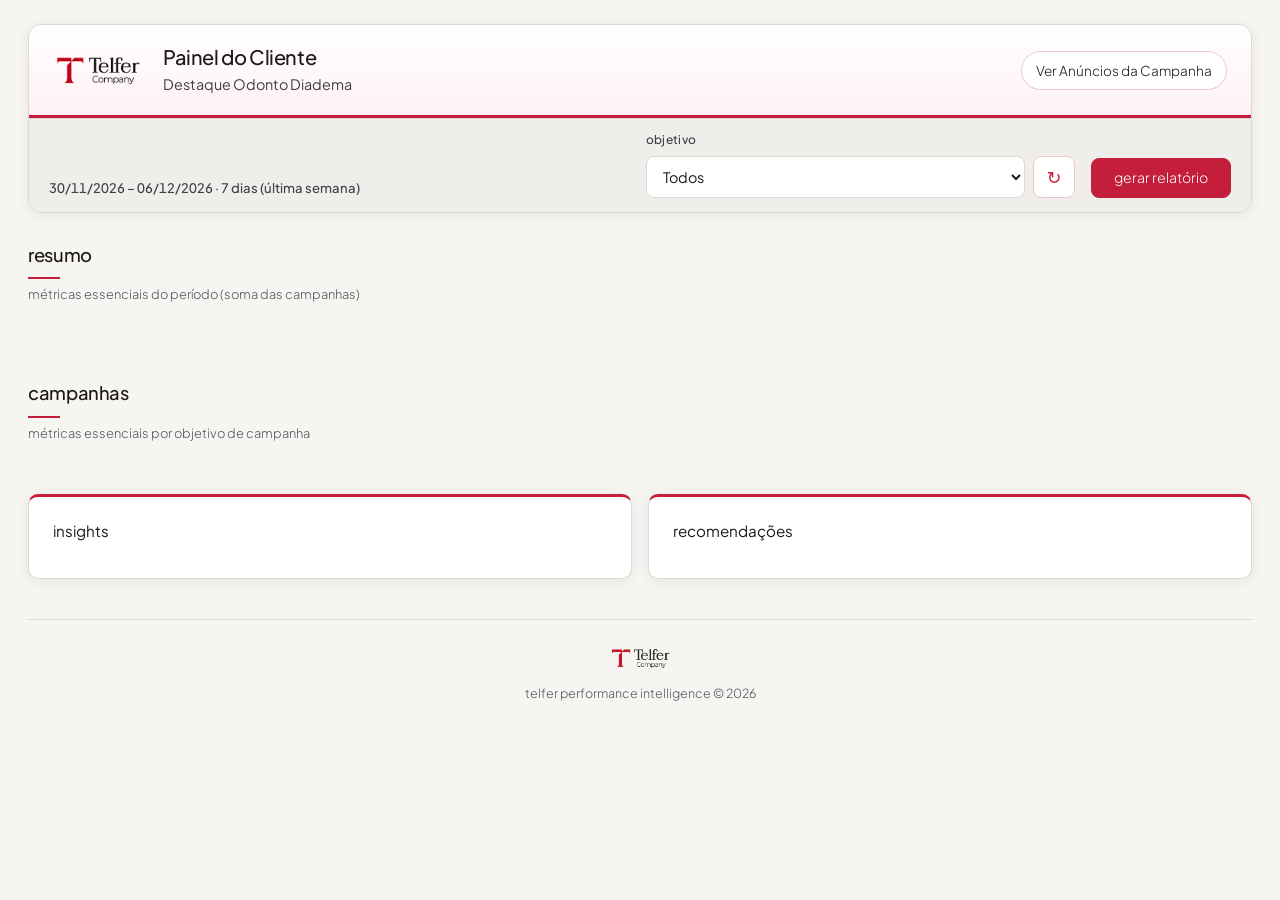
==== index.html @ d012a9a3 "ui: botao voltar ao ver ultimo relatorio salvo Substitui gerar relatorio por voltar enquanto o paine" ====
<!DOCTYPE html>
<html lang="pt-BR">
<head>
  <meta charset="UTF-8" />
  <meta name="viewport" content="width=device-width, initial-scale=1.0" />
  <title>Telfer performance intelligence</title>
  <link rel="icon" type="image/png" href="LOGO_V2-PRETOEVERMELHO.png" sizes="32x32" />
  <link rel="apple-touch-icon" href="LOGO_V2-PRETOEVERMELHO.png" />
  <meta name="theme-color" content="#c41e3a" />
  <link rel="stylesheet" href="css/telfer.css?v=5" />
</head>
<body>
  <div class="page">
    <header class="app-header">
      <div class="header-top">
        <div class="brand-lockup">
          <img
            class="logo-horizontal"
            src="logo - horizontal - vermelho e preto.png"
            alt="Telfer Company"
            width="260"
            height="44"
          />
          <div class="brand-copy">
            <h1>Painel do Cliente</h1>
            <p>Destaque Odonto Diadema</p>
          </div>
        </div>
        <div class="header-top-end">
          <a href="analise.html" class="link-nav link-pill">Ver Anúncios da Campanha</a>
        </div>
      </div>

      <div class="toolbar-compact">
        <div class="toolbar-row">
          <p id="periodoResumo" class="periodo-chip" aria-live="polite"></p>
          <div class="toolbar-fields">
            <label class="field field--grow">
              <span class="field-label">objetivo</span>
              <div class="field-inline">
                <select id="objetivoCampanha" class="select select--compact">
                  <option value="">Todos</option>
                </select>
                <button
                  type="button"
                  id="refreshObjetivosBtn"
                  class="btn btn-icon btn-icon--compact"
                  title="Buscar objetivos ativos na Meta"
                  aria-label="Atualizar objetivos na Meta"
                >
                  ↻
                </button>
              </div>
            </label>
          </div>
          <div class="toolbar-actions">
            <button
              type="button"
              id="verUltimoRelatorioBtn"
              class="btn btn-secondary btn--compact is-hidden"
            >
              ver último relatório
            </button>
            <button
              type="button"
              id="voltarPainelBtn"
              class="btn btn-secondary btn--compact is-hidden"
            >
              voltar
            </button>
            <button type="button" id="generateBtn" class="btn btn-primary btn--compact">
              gerar relatório
            </button>
          </div>
        </div>
        <p id="loading" class="toolbar-feedback status-pill is-hidden" role="status">processando…</p>
        <div id="alertBanner" class="toolbar-feedback alert is-hidden" role="status"></div>
      </div>
    </header>

    <section class="section-block">
      <div class="section-head">
        <div>
          <h2 class="section-title">resumo</h2>
          <p class="section-sub">métricas essenciais do período (soma das campanhas)</p>
        </div>
        <!-- <span class="scroll-hint" aria-hidden="true">arraste →</span> -->
      </div>
      <div class="kpis-scroll" tabindex="0" aria-label="Métricas resumo — role para o lado">
        <div class="kpis-track" id="kpisGrid"></div>
      </div>
    </section>

    <section class="section-block">
      <div class="section-head">
        <div>
          <h2 class="section-title">campanhas</h2>
          <p class="section-sub">métricas essenciais por objetivo de campanha</p>
        </div>
      </div>
      <div id="campanhasContainer" class="campanhas-list"></div>
    </section>

    <section class="section-block">
      <div class="insights">
        <div class="insight-card">
          <h2 class="insight-title">insights</h2>
          <ul id="insightsList"></ul>
        </div>
        <div class="insight-card">
          <h2 class="insight-title">recomendações</h2>
          <ul id="recommendationsList"></ul>
        </div>
      </div>
    </section>

    <footer class="footer">
      <img
        class="logo-horizontal footer-logo"
        src="logo - horizontal - vermelho e preto.png"
        alt="Telfer Company"
        width="180"
        height="28"
      />
      <span>telfer performance intelligence © 2026</span>
    </footer>
  </div>

  <script src="telfer-storage.js"></script>
  <script src="js/runtime-config.js"></script>
  <script src="js/telfer-metricas.js?v=3"></script>
  <script src="js/index.js?v=5"></script>
</body>
</html>
---- css/telfer.css ----
/* Telfer Performance Intelligence */

@import url('https://fonts.googleapis.com/css2?family=Plus+Jakarta+Sans:wght@400;500;600&display=swap');

:root {
  --bg: #f0eeeb;
  --bg-page: #f7f5f2;
  --bg-ink: #1c1917;
  --text: #1a1a1a;
  --text-mid: #3f3f46;
  --text-soft: #52525b;
  --text-on-red: #ffffff;
  --red: #c41e3a;
  --red-dark: #8b1530;
  --red-soft: #fff1f3;
  --red-border: #f0c4cc;
  --rose-panel: #fff8f9;
  --surface: #ffffff;
  --border: #ddd8d3;
  --shadow: 0 2px 14px rgba(28, 25, 23, 0.07);
  --shadow-red: 0 4px 22px rgba(196, 30, 58, 0.14);
  --radius: 10px;
  --radius-lg: 14px;
  --kpi-width: 188px;
  --max-width: 1280px;
}

*,
*::before,
*::after {
  margin: 0;
  padding: 0;
  box-sizing: border-box;
}

html {
  -webkit-text-size-adjust: 100%;
  scroll-behavior: smooth;
}

body {
  font-family: 'Plus Jakarta Sans', 'Segoe UI', system-ui, sans-serif;
  font-weight: 400;
  font-size: 16px;
  line-height: 1.55;
  background: var(--bg-page);
  color: var(--text);
  min-height: 100vh;
  -webkit-font-smoothing: antialiased;
  -moz-osx-font-smoothing: grayscale;
}

img {
  max-width: 100%;
  height: auto;
  display: block;
}

a {
  color: var(--text);
  font-weight: 300;
}

.page {
  max-width: var(--max-width);
  margin: 0 auto;
  padding: 24px 28px 48px;
}

/* —— Header —— */

.app-header {
  background: var(--surface);
  border: 1px solid var(--border);
  border-radius: var(--radius-lg);
  box-shadow: var(--shadow);
  margin-bottom: 28px;
  overflow: hidden;
}

.header-top {
  display: flex;
  align-items: center;
  justify-content: space-between;
  gap: 20px;
  padding: 20px 24px;
  border-bottom: 3px solid var(--red);
  background: linear-gradient(180deg, var(--surface) 0%, var(--red-soft) 100%);
}

.brand-lockup {
  display: flex;
  align-items: center;
  gap: 20px;
  min-width: 0;
}

.logo-horizontal {
  height: 40px;
  width: auto;
  flex-shrink: 0;
  object-fit: contain;
}

.brand-copy h1 {
  font-size: 1.25rem;
  font-weight: 500;
  letter-spacing: -0.02em;
  line-height: 1.2;
  color: var(--bg-ink);
}

.brand-copy p {
  margin-top: 4px;
  font-size: 0.9rem;
  color: var(--text-mid);
  font-weight: 400;
}

.header-top-end {
  display: flex;
  flex-direction: column;
  align-items: flex-end;
  gap: 10px;
  flex-shrink: 0;
}

.report-date {
  font-size: 0.8rem;
  color: var(--text-soft);
  font-weight: 300;
  font-variant-numeric: tabular-nums;
}

.report-date:empty {
  display: none;
}

.link-nav {
  text-decoration: none;
  font-size: 0.85rem;
  font-weight: 300;
}

.link-nav:hover {
  color: var(--red);
}

.link-pill {
  padding: 8px 14px;
  border: 1px solid var(--red-border);
  border-radius: 999px;
  background: var(--surface);
  transition: background 0.2s, border-color 0.2s;
}

.link-pill:hover {
  background: var(--red-soft);
  border-color: var(--red);
}

/* Barra compacta (período fixo 7 dias) */

.toolbar-compact {
  display: flex;
  flex-direction: column;
  gap: 10px;
  padding: 12px 20px 14px;
  background: var(--bg);
  border-top: 1px solid var(--border);
}

.toolbar-row {
  display: flex;
  flex-wrap: wrap;
  align-items: flex-end;
  gap: 12px 16px;
  width: 100%;
}

.periodo-chip {
  font-size: 0.82rem;
  color: var(--text-mid);
  font-weight: 500;
  font-variant-numeric: tabular-nums;
  margin: 0;
  flex: 1 1 100%;
  min-width: 0;
}

@media (min-width: 720px) {
  .periodo-chip {
    flex: 1 1 280px;
    margin-right: 8px;
  }
}

.toolbar-fields {
  display: flex;
  flex-wrap: wrap;
  align-items: flex-end;
  gap: 10px 12px;
  flex: 1 1 auto;
  min-width: 0;
}

.toolbar-actions {
  display: flex;
  flex-wrap: wrap;
  align-items: flex-end;
  gap: 8px;
}

.toolbar-feedback {
  width: 100%;
  margin: 0;
}

.toolbar-feedback.is-hidden {
  display: none !important;
}

.toolbar-meta {
  width: 100%;
  margin: 0;
  font-size: 0.72rem;
  color: var(--text-soft);
  line-height: 1.35;
}

.toolbar-meta:empty {
  display: none;
}

.field--compact {
  min-width: 118px;
}

.field--grow {
  flex: 1 1 180px;
  min-width: 140px;
}

.input--compact,
.select--compact {
  padding: 7px 10px;
  font-size: 0.85rem;
}

.btn--compact {
  padding: 7px 16px;
  font-size: 0.85rem;
  line-height: 1.25;
  min-height: 34px;
  box-sizing: border-box;
}

.btn-icon--compact {
  padding: 7px 10px;
  min-width: 36px;
  min-height: 34px;
  box-sizing: border-box;
}

.meta--inline {
  display: inline;
  margin-right: 12px;
}

.meta--inline:empty {
  display: none;
}

/* Painel de controles (legado) */

.control-panel {
  padding: 20px 24px 18px;
  background: var(--bg);
}

.control-grid {
  display: grid;
  grid-template-columns: 140px 140px 1fr;
  gap: 16px 20px;
  align-items: end;
}

.field {
  display: flex;
  flex-direction: column;
  gap: 6px;
  min-width: 0;
}

.field-span-2 {
  grid-column: span 1;
}

.field-label {
  font-size: 0.75rem;
  letter-spacing: 0.03em;
  color: var(--text-mid);
  font-weight: 500;
}

.field-inline {
  display: flex;
  gap: 8px;
  align-items: stretch;
}

.input,
.select {
  width: 100%;
  background: var(--surface);
  color: var(--bg-ink);
  border: 1px solid var(--border);
  border-radius: 8px;
  padding: 10px 12px;
  font-size: 0.9rem;
  font-weight: 400;
  font-family: inherit;
}

.select {
  flex: 1;
  min-width: 0;
}

.input:focus,
.select:focus,
.btn:focus-visible {
  outline: 2px solid var(--red);
  outline-offset: 1px;
}

.control-actions {
  display: flex;
  flex-wrap: wrap;
  align-items: center;
  gap: 10px;
  margin-top: 16px;
  padding-top: 16px;
  border-top: 1px solid var(--border);
}

.control-hint {
  margin-top: 10px;
  font-size: 0.75rem;
  color: var(--text-soft);
  line-height: 1.4;
  min-height: 1em;
}

.control-hint:empty {
  display: none;
}

/* Botões */

.btn {
  border: 1px solid transparent;
  padding: 10px 22px;
  border-radius: 8px;
  font-size: 0.88rem;
  font-weight: 300;
  font-family: inherit;
  cursor: pointer;
  transition: background 0.2s, border-color 0.2s, transform 0.15s;
  white-space: nowrap;
}

.btn:active:not(:disabled) {
  transform: scale(0.98);
}

.btn:disabled {
  opacity: 0.45;
  cursor: not-allowed;
}

.btn-primary {
  background: var(--red);
  color: var(--text-on-red);
  border-color: var(--red);
}

.btn-primary:hover:not(:disabled) {
  background: var(--red-dark);
  border-color: var(--red-dark);
}

.btn-secondary {
  background: var(--surface);
  color: var(--text);
  border-color: var(--border);
}

.btn-secondary:hover:not(:disabled) {
  border-color: var(--red);
  color: var(--red);
}

.btn-icon {
  flex-shrink: 0;
  width: 42px;
  padding: 0;
  display: inline-flex;
  align-items: center;
  justify-content: center;
  background: var(--surface);
  border: 1px solid var(--red-border);
  color: var(--red);
  font-size: 1.1rem;
}

.btn-icon:hover:not(:disabled) {
  background: var(--red);
  color: var(--text-on-red);
  border-color: var(--red);
}

.status-pill:not(.is-hidden) {
  display: block;
  width: 100%;
  box-sizing: border-box;
  padding: 8px 14px;
  font-size: 0.8rem;
  line-height: 1.4;
  color: var(--red-dark);
  background: var(--red-soft);
  border: 1px solid var(--red-border);
  border-radius: var(--radius);
}

/* —— Alertas —— */

.alert:not(.is-hidden) {
  display: block;
  margin: 0;
  padding: 14px 18px;
  border-radius: var(--radius);
  background: var(--red-soft);
  border-left: 4px solid var(--red);
  color: var(--text);
  font-size: 0.88rem;
  line-height: 1.5;
}

.toolbar-compact .alert:not(.is-hidden) {
  width: 100%;
  box-sizing: border-box;
}

.is-hidden {
  display: none !important;
}

/* —— Seções —— */

.section-block {
  margin-bottom: 36px;
}

.section-head {
  display: flex;
  align-items: flex-end;
  justify-content: space-between;
  gap: 16px;
  margin-bottom: 14px;
}

.section-title {
  font-size: 1.15rem;
  font-weight: 500;
  color: var(--bg-ink);
  letter-spacing: -0.02em;
}

.section-title::after {
  content: '';
  display: block;
  width: 32px;
  height: 2px;
  background: var(--red);
  margin-top: 8px;
}

.section-sub {
  font-size: 0.8rem;
  color: var(--text-soft);
  margin-top: 6px;
  font-weight: 300;
}

.scroll-hint {
  font-size: 0.75rem;
  color: var(--red);
  font-weight: 300;
  flex-shrink: 0;
  padding-bottom: 4px;
}

/* —— KPI scroll horizontal —— */

.kpis-scroll {
  overflow-x: auto;
  overflow-y: hidden;
  -webkit-overflow-scrolling: touch;
  scroll-snap-type: x proximity;
  padding: 4px 2px 16px;
  margin: 0 -4px;
  cursor: grab;
  scrollbar-width: thin;
  scrollbar-color: var(--red-border) transparent;
}

.kpis-scroll:active {
  cursor: grabbing;
}

.kpis-scroll::-webkit-scrollbar {
  height: 6px;
}

.kpis-scroll::-webkit-scrollbar-track {
  background: var(--bg);
  border-radius: 3px;
}

.kpis-scroll::-webkit-scrollbar-thumb {
  background: var(--red-border);
  border-radius: 3px;
}

.kpis-scroll::-webkit-scrollbar-thumb:hover {
  background: var(--red);
}

.kpis-track {
  display: flex;
  flex-wrap: nowrap;
  gap: 14px;
  width: max-content;
  min-width: 100%;
  padding: 2px 4px;
}

/* Cards KPI — contraste vermelho/branco */

.card-kpi {
  flex: 0 0 var(--kpi-width);
  scroll-snap-align: start;
  background: var(--surface);
  border: 1px solid var(--red-border);
  border-top: 4px solid var(--red);
  border-radius: var(--radius);
  padding: 0;
  box-shadow: var(--shadow-red);
  transition: box-shadow 0.2s, border-color 0.2s;
  overflow: hidden;
}

.card-kpi:hover {
  border-color: var(--red);
  box-shadow: 0 6px 24px rgba(196, 30, 58, 0.18);
}

.card-kpi .card-title {
  display: block;
  margin: 0;
  padding: 12px 14px 10px;
  background: var(--rose-panel);
  color: var(--text-mid);
  font-size: 0.78rem;
  line-height: 1.4;
  font-weight: 500;
  min-height: 3.2em;
  border-bottom: 1px solid var(--red-border);
  -webkit-line-clamp: unset;
  -webkit-box-orient: unset;
  overflow: visible;
}

.card-kpi .card-value {
  display: block;
  padding: 14px 14px 16px;
  font-size: 1.4rem;
  font-weight: 600;
  letter-spacing: -0.03em;
  line-height: 1.1;
  color: var(--bg-ink);
  font-variant-numeric: tabular-nums;
}

.card-title {
  color: var(--text-mid);
  font-size: 0.78rem;
  line-height: 1.4;
  font-weight: 500;
}

.card-value {
  font-size: 1.35rem;
  font-weight: 600;
  color: var(--bg-ink);
  font-variant-numeric: tabular-nums;
}

/* —— Campanhas —— */

.campanhas-list {
  display: flex;
  flex-direction: column;
  gap: 14px;
}

.campanha-bloco,
.campanha {
  background: var(--surface);
  border: 1px solid var(--border);
  border-left: 4px solid var(--red);
  border-radius: var(--radius);
  padding: 20px 22px;
  box-shadow: var(--shadow);
}

.campanha-bloco h3,
.campanha h2 {
  font-size: 1rem;
  font-weight: 400;
  margin-bottom: 4px;
  color: var(--text);
}

.objetivo-tag,
.objetivo {
  color: var(--text-soft);
  font-size: 0.8rem;
  margin-bottom: 12px;
  font-weight: 300;
}

.campanha-top {
  display: flex;
  flex-wrap: wrap;
  justify-content: space-between;
  align-items: flex-start;
  gap: 12px;
  margin-bottom: 12px;
  padding-bottom: 12px;
  border-bottom: 1px solid var(--bg);
}

.metricas-label {
  font-size: 0.72rem;
  color: var(--red-dark);
  display: block;
  width: 100%;
  margin: 0;
  padding: 10px 12px 8px;
  font-weight: 500;
  letter-spacing: 0.04em;
  text-align: center;
  text-transform: uppercase;
  background: var(--surface);
  border-bottom: 1px solid var(--border);
}

.metricas-panel > .metricas-label {
  border-radius: var(--radius) var(--radius) 0 0;
}

.metricas-list {
  list-style: none;
}

.metricas-list li {
  padding: 10px 12px;
  border-bottom: 1px solid var(--border);
  font-size: 0.9rem;
  font-weight: 400;
}

.metricas-list li:last-child {
  border-bottom: none;
}

.metricas-list--readable li {
  display: flex;
  justify-content: space-between;
  align-items: baseline;
  gap: 16px;
  background: var(--surface);
}

.metricas-list--readable li:nth-child(even) {
  background: var(--rose-panel);
}

.metricas-panel {
  background: var(--bg);
  border: 1px solid var(--border);
  border-radius: var(--radius);
  padding: 4px 0;
  margin-bottom: 16px;
  overflow: hidden;
}

.nome-metrica {
  color: var(--text-mid);
  font-weight: 500;
  flex: 1;
  min-width: 0;
}

.valor-metrica {
  color: var(--bg-ink);
  font-weight: 600;
  font-variant-numeric: tabular-nums;
  text-align: right;
  flex-shrink: 0;
}

.text-muted {
  color: var(--text-soft);
  font-size: 0.85rem;
  font-weight: 300;
}

.score-label {
  font-size: 0.8rem;
  color: var(--text-soft);
  margin-bottom: 6px;
}

/* Badges */

.badge {
  display: inline-block;
  padding: 4px 10px;
  border-radius: 999px;
  font-size: 0.72rem;
  font-weight: 300;
  border: 1px solid var(--border);
}

.excelente {
  background: #f0fdf4;
  border-color: #bbf7d0;
  color: #166534;
}

.boa {
  background: #eff6ff;
  border-color: #bfdbfe;
  color: #1e40af;
}

.atencao {
  background: #fffbeb;
  border-color: #fde68a;
  color: #92400e;
}

.critica {
  background: var(--red-soft);
  border-color: var(--red-border);
  color: var(--red-dark);
}

/* —— Insights —— */

.insights {
  display: grid;
  grid-template-columns: repeat(2, 1fr);
  gap: 16px;
}

.insight-card {
  background: var(--surface);
  border: 1px solid var(--border);
  border-top: 3px solid var(--red);
  border-radius: var(--radius);
  padding: 22px 24px;
  box-shadow: var(--shadow);
}

.insight-title {
  font-size: 0.95rem;
  font-weight: 400;
  margin-bottom: 14px;
  color: var(--text);
}

.insight-card ul {
  padding-left: 1.15rem;
}

.insight-card li {
  margin-bottom: 8px;
  font-size: 0.88rem;
  font-weight: 300;
  line-height: 1.45;
}

/* —— Análise —— */

.link-back {
  align-self: center;
}

.meta {
  color: var(--text-soft);
  font-size: 0.85rem;
  margin-top: 4px;
  font-weight: 300;
}

.grid-criativos {
  display: grid;
  grid-template-columns: repeat(auto-fill, minmax(260px, 1fr));
  gap: 18px;
}

.criativos-panel {
  margin-top: 20px;
  padding-top: 16px;
  border-top: 1px solid var(--border);
}

.grid-criativos--dashboard {
  grid-template-columns: repeat(auto-fill, minmax(140px, 1fr));
  gap: 12px;
}

.criativo--compact .criativo-media {
  aspect-ratio: 1;
}

.criativo--compact .criativo-body {
  padding: 8px 10px 10px;
}

.criativo--compact .nome {
  font-size: 0.75rem;
  margin-bottom: 0;
}

.criativos-empty {
  margin: 8px 0 0;
  font-size: 0.85rem;
}

.criativo {
  background: var(--surface);
  border-radius: var(--radius-lg);
  overflow: hidden;
  border: 1px solid var(--border);
  box-shadow: var(--shadow);
  display: flex;
  flex-direction: column;
}

.criativo-media {
  position: relative;
  aspect-ratio: 4 / 5;
  background: linear-gradient(145deg, #2a2a2a 0%, #1a1a1a 100%);
  overflow: hidden;
}

.criativo-media--sem-url {
  display: flex;
  flex-direction: column;
  align-items: center;
  justify-content: center;
  gap: 8px;
  padding: 16px;
  text-align: center;
}

.criativo-sem-preview {
  color: #a8a29e;
  font-size: 0.75rem;
  line-height: 1.35;
  max-width: 220px;
}

.criativo-media--empty::after {
  content: 'sem preview';
  position: absolute;
  inset: 0;
  display: flex;
  align-items: center;
  justify-content: center;
  color: #a8a29e;
  font-size: 0.8rem;
  font-weight: 500;
}

.criativo-img {
  width: 100%;
  height: 100%;
  object-fit: cover;
  object-position: center;
  image-rendering: -webkit-optimize-contrast;
  transform: translateZ(0);
}

.criativo-media--link {
  aspect-ratio: auto;
  min-height: 72px;
  display: flex;
  flex-direction: column;
  align-items: stretch;
  justify-content: center;
  gap: 8px;
  padding: 14px 16px;
  background: var(--bg);
}

.criativo-video-link {
  display: block;
  text-align: center;
  font-size: 0.82rem;
  font-weight: 500;
  color: #1e3a5f;
  text-decoration: none;
  padding: 10px 12px;
  border: 1px dashed #93c5fd;
  border-radius: 8px;
  background: #eff6ff;
  word-break: break-word;
}

.criativo-video-link:hover {
  background: #dbeafe;
  border-color: #60a5fa;
}

.criativo-media--link .criativo-tag-video {
  position: static;
  align-self: flex-start;
}

.criativo-tag-video {
  position: absolute;
  top: 10px;
  left: 10px;
  z-index: 2;
  padding: 5px 10px;
  border-radius: 6px;
  background: var(--red);
  color: var(--text-on-red);
  font-size: 0.7rem;
  font-weight: 500;
  letter-spacing: 0.02em;
  text-transform: lowercase;
  box-shadow: 0 2px 8px rgba(0, 0, 0, 0.25);
}

.criativo-body {
  padding: 14px 16px 16px;
  background: var(--bg-ink);
  color: #f5f5f4;
  flex: 1;
}

.criativo .nome {
  font-size: 0.95rem;
  font-weight: 500;
  line-height: 1.35;
  margin-bottom: 6px;
  word-break: break-word;
  color: #fafaf9;
}

.criativo .sub {
  font-size: 0.78rem;
  color: #a8a29e;
  font-weight: 400;
  margin-bottom: 8px;
}

.criativo .badge {
  background: rgba(255, 255, 255, 0.08);
  border-color: #57534e;
  color: #d6d3d1;
}

.criativo .badge.badge--active {
  background: rgba(22, 163, 74, 0.22);
  border-color: #4ade80;
  color: #bbf7d0;
}

.campanha-analise h2 {
  font-size: 1.1rem;
  font-weight: 500;
  color: var(--bg-ink);
  margin-bottom: 8px;
}

.empty--inline {
  padding: 20px;
  margin-top: 8px;
  font-size: 0.88rem;
}

.empty {
  text-align: center;
  color: var(--text-soft);
  padding: 40px 20px;
  border: 1px dashed var(--red-border);
  border-radius: var(--radius);
  background: var(--red-soft);
  font-weight: 300;
}

code {
  font-size: 0.8em;
  background: var(--bg);
  padding: 2px 6px;
  border-radius: 4px;
}

/* Footer */

.footer {
  margin-top: 40px;
  padding-top: 24px;
  border-top: 1px solid var(--border);
  display: flex;
  flex-direction: column;
  align-items: center;
  gap: 12px;
  color: var(--text-soft);
  font-size: 0.78rem;
  font-weight: 300;
}

.footer-logo {
  height: 28px;
  width: auto;
  opacity: 0.9;
}

/* Legado: grid antigo (não usar no resumo) */
.grid-kpis {
  display: contents;
}

.card:not(.card-kpi) {
  background: var(--surface);
  border: 1px solid var(--border);
  border-radius: var(--radius);
  padding: 16px;
}

/* —— Responsivo —— */

@media (max-width: 900px) {
  .control-grid {
    grid-template-columns: 1fr 1fr;
  }

  .field-span-2 {
    grid-column: 1 / -1;
  }

  .insights {
    grid-template-columns: 1fr;
  }
}

@media (max-width: 640px) {
  .page {
    padding: 16px 14px 32px;
  }

  .header-top {
    flex-direction: column;
    align-items: flex-start;
    padding: 16px 18px;
  }

  .header-top-end {
    flex-direction: row;
    align-items: center;
    width: 100%;
    justify-content: space-between;
  }

  .brand-lockup {
    flex-direction: column;
    align-items: flex-start;
    gap: 12px;
  }

  .control-panel {
    padding: 16px 18px;
  }

  .control-grid {
    grid-template-columns: 1fr;
  }

  .field-span-2 {
    grid-column: 1;
  }

  .control-actions {
    flex-direction: column;
    align-items: stretch;
  }

  .control-actions .btn {
    width: 100%;
    text-align: center;
  }

  :root {
    --kpi-width: 148px;
  }

  .card-value {
    font-size: 1.2rem;
  }

  .scroll-hint {
    display: none;
  }
}

@media (min-width: 901px) {
  .control-grid {
    grid-template-columns: 150px 150px minmax(280px, 1fr);
  }
}
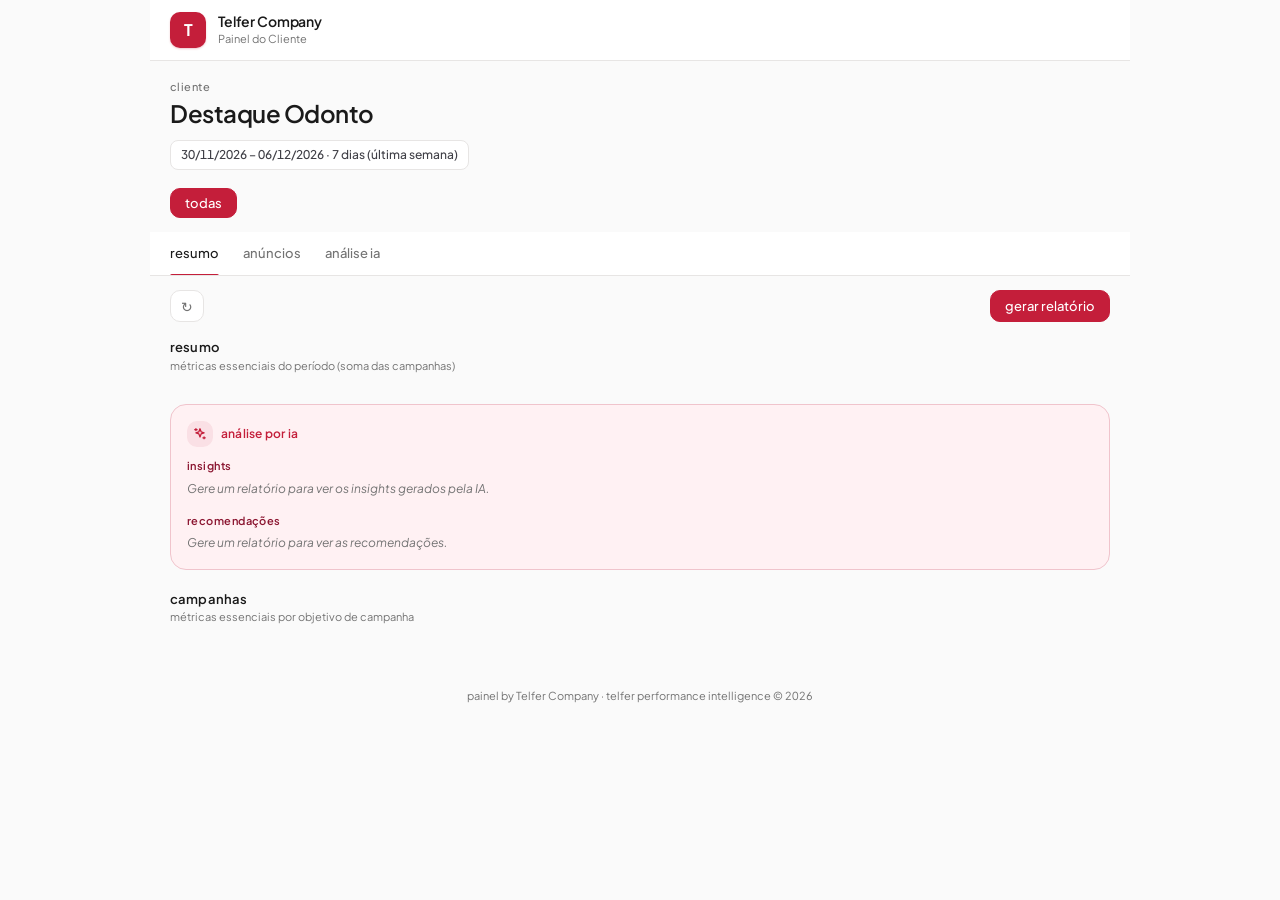
==== commit 6c8ab0c2: "ui(preview): layout Lovable do painel + workflow de deploy /preview/ - novo css/telfer-lovable.css (" ====
--- a/index.html
+++ b/index.html
@@ -7,128 +7,139 @@
   <link rel="icon" type="image/png" href="LOGO_V2-PRETOEVERMELHO.png" sizes="32x32" />
   <link rel="apple-touch-icon" href="LOGO_V2-PRETOEVERMELHO.png" />
   <meta name="theme-color" content="#c41e3a" />
-  <link rel="stylesheet" href="css/telfer.css?v=5" />
+  <link rel="stylesheet" href="css/telfer-lovable.css?v=1" />
 </head>
 <body>
   <div class="page">
     <header class="app-header">
       <div class="header-top">
         <div class="brand-lockup">
-          <img
-            class="logo-horizontal"
-            src="logo - horizontal - vermelho e preto.png"
-            alt="Telfer Company"
-            width="260"
-            height="44"
-          />
+          <div class="brand-mark" aria-hidden="true">T</div>
           <div class="brand-copy">
-            <h1>Painel do Cliente</h1>
-            <p>Destaque Odonto Diadema</p>
+            <div class="brand-name">Telfer Company</div>
+            <div class="brand-role">Painel do Cliente</div>
           </div>
         </div>
-        <div class="header-top-end">
-          <a href="analise.html" class="link-nav link-pill">Ver Anúncios da Campanha</a>
-        </div>
-      </div>
-
-      <div class="toolbar-compact">
-        <div class="toolbar-row">
-          <p id="periodoResumo" class="periodo-chip" aria-live="polite"></p>
-          <div class="toolbar-fields">
-            <label class="field field--grow">
-              <span class="field-label">objetivo</span>
-              <div class="field-inline">
-                <select id="objetivoCampanha" class="select select--compact">
-                  <option value="">Todos</option>
-                </select>
-                <button
-                  type="button"
-                  id="refreshObjetivosBtn"
-                  class="btn btn-icon btn-icon--compact"
-                  title="Buscar objetivos ativos na Meta"
-                  aria-label="Atualizar objetivos na Meta"
-                >
-                  ↻
-                </button>
-              </div>
-            </label>
-          </div>
-          <div class="toolbar-actions">
-            <button
-              type="button"
-              id="verUltimoRelatorioBtn"
-              class="btn btn-secondary btn--compact is-hidden"
-            >
-              ver último relatório
-            </button>
-            <button
-              type="button"
-              id="voltarPainelBtn"
-              class="btn btn-secondary btn--compact is-hidden"
-            >
-              voltar
-            </button>
-            <button type="button" id="generateBtn" class="btn btn-primary btn--compact">
-              gerar relatório
-            </button>
-          </div>
-        </div>
-        <p id="loading" class="toolbar-feedback status-pill is-hidden" role="status">processando…</p>
-        <div id="alertBanner" class="toolbar-feedback alert is-hidden" role="status"></div>
+        <div class="header-top-end"></div>
       </div>
     </header>
 
-    <section class="section-block">
-      <div class="section-head">
-        <div>
-          <h2 class="section-title">resumo</h2>
-          <p class="section-sub">métricas essenciais do período (soma das campanhas)</p>
-        </div>
-        <!-- <span class="scroll-hint" aria-hidden="true">arraste →</span> -->
-      </div>
-      <div class="kpis-scroll" tabindex="0" aria-label="Métricas resumo — role para o lado">
-        <div class="kpis-track" id="kpisGrid"></div>
-      </div>
+    <section class="client-block">
+      <div class="client-label">cliente</div>
+      <h1 class="client-name">Destaque Odonto</h1>
+      <p id="periodoResumo" class="periodo-chip" aria-live="polite"></p>
     </section>
 
-    <section class="section-block">
-      <div class="section-head">
-        <div>
-          <h2 class="section-title">campanhas</h2>
-          <p class="section-sub">métricas essenciais por objetivo de campanha</p>
+    <div class="chips-bar">
+      <div id="chipsObjetivos" class="chips-row" role="tablist" aria-label="Filtro por objetivo">
+        <button
+          type="button"
+          class="chip chip--active"
+          data-objetivo=""
+          role="tab"
+          aria-selected="true"
+        >todas</button>
+      </div>
+      <div class="select-objetivo-wrapper">
+        <label class="field">
+          <span class="field-label">objetivo</span>
+          <select id="objetivoCampanha" class="select">
+            <option value="">Todos</option>
+          </select>
+        </label>
+      </div>
+    </div>
+
+    <nav class="tabs-bar" aria-label="Seções do painel">
+      <div class="tabs-row">
+        <button type="button" class="tab tab--active">resumo</button>
+        <a href="analise.html" class="tab" id="linkAnalise">anúncios</a>
+        <button type="button" class="tab" id="tabAnaliseIa" aria-controls="aiCard">análise ia</button>
+      </div>
+    </nav>
+
+    <div class="actions-bar">
+      <button
+        type="button"
+        id="refreshObjetivosBtn"
+        class="chip-refresh"
+        title="Buscar objetivos ativos na Meta"
+        aria-label="Atualizar objetivos na Meta"
+      >↻</button>
+      <div class="actions-spacer"></div>
+      <button
+        type="button"
+        id="verUltimoRelatorioBtn"
+        class="btn btn-secondary is-hidden"
+      >ver último relatório</button>
+      <button
+        type="button"
+        id="voltarPainelBtn"
+        class="btn btn-ghost is-hidden"
+      >voltar</button>
+      <button type="button" id="generateBtn" class="btn btn-primary">gerar relatório</button>
+    </div>
+
+    <output id="loading" class="toolbar-feedback status-pill is-hidden">processando…</output>
+    <output id="alertBanner" class="toolbar-feedback alert is-hidden"></output>
+
+    <main class="content">
+      <section class="section-block">
+        <div class="section-head">
+          <div>
+            <div class="section-title">resumo</div>
+            <div class="section-sub">métricas essenciais do período (soma das campanhas)</div>
+          </div>
         </div>
-      </div>
-      <div id="campanhasContainer" class="campanhas-list"></div>
-    </section>
+        <div id="kpisGrid" class="kpis-grid"></div>
+      </section>
 
-    <section class="section-block">
-      <div class="insights">
-        <div class="insight-card">
-          <h2 class="insight-title">insights</h2>
-          <ul id="insightsList"></ul>
+      <section class="section-block" id="aiCard">
+        <div class="ai-card">
+          <div class="ai-head">
+            <div class="ai-icon" aria-hidden="true">
+              <svg viewBox="0 0 24 24" fill="none" stroke="currentColor" stroke-width="2.25" stroke-linecap="round" stroke-linejoin="round">
+                <path d="M12 3l1.9 5.2L19 10l-5.1 1.8L12 17l-1.9-5.2L5 10l5.1-1.8L12 3z"/>
+                <path d="M5 3v3M3 4.5h4M19 17v3M17 18.5h4"/>
+              </svg>
+            </div>
+            <div class="ai-title">análise por ia</div>
+          </div>
+          <div class="ai-body">
+            <div class="ai-section">
+              <div class="ai-section-title">insights</div>
+              <ul id="insightsList"></ul>
+              <p id="insightsEmpty" class="ai-empty is-hidden">Gere um relatório para ver os insights gerados pela IA.</p>
+            </div>
+            <div class="ai-section">
+              <div class="ai-section-title">recomendações</div>
+              <ul id="recommendationsList"></ul>
+              <p id="recommendationsEmpty" class="ai-empty is-hidden">Gere um relatório para ver as recomendações.</p>
+            </div>
+          </div>
         </div>
-        <div class="insight-card">
-          <h2 class="insight-title">recomendações</h2>
-          <ul id="recommendationsList"></ul>
+      </section>
+
+      <section class="section-block">
+        <div class="section-head">
+          <div>
+            <div class="section-title">campanhas</div>
+            <div class="section-sub">métricas essenciais por objetivo de campanha</div>
+          </div>
         </div>
-      </div>
-    </section>
+        <div id="campanhasContainer" class="campanhas-list"></div>
+      </section>
+    </main>
 
     <footer class="footer">
-      <img
-        class="logo-horizontal footer-logo"
-        src="logo - horizontal - vermelho e preto.png"
-        alt="Telfer Company"
-        width="180"
-        height="28"
-      />
-      <span>telfer performance intelligence © 2026</span>
+      <span>painel by Telfer Company · telfer performance intelligence © 2026</span>
     </footer>
   </div>
 
   <script src="telfer-storage.js"></script>
   <script src="js/runtime-config.js"></script>
   <script src="js/telfer-metricas.js?v=3"></script>
-  <script src="js/index.js?v=5"></script>
+  <script src="js/index.js?v=6"></script>
+  <script src="js/chips-objetivo.js?v=1"></script>
 </body>
 </html>
--- a/css/telfer-lovable.css
+++ b/css/telfer-lovable.css
@@ -0,0 +1,864 @@
+/* Telfer Performance Intelligence — Layout Lovable (gt/layout-e-testes) */
+
+@import url('https://fonts.googleapis.com/css2?family=Plus+Jakarta+Sans:wght@400;500;600;700&display=swap');
+
+:root {
+  --brand: #c41e3a;
+  --brand-dark: #8b1530;
+  --brand-soft: #fff1f3;
+  --brand-soft-border: #f0c4cc;
+  --brand-tint: rgba(196, 30, 58, 0.08);
+
+  --bg-page: #fafafa;
+  --bg-muted: #f5f4f3;
+  --surface: #ffffff;
+
+  --ink: #1a1a1a;
+  --ink-soft: #3f3f46;
+  --muted: #737373;
+  --muted-light: #a3a3a3;
+
+  --border: #e7e5e4;
+  --border-soft: #efedeb;
+
+  --success: #16a34a;
+  --success-soft: #f0fdf4;
+
+  --radius-sm: 8px;
+  --radius: 10px;
+  --radius-lg: 14px;
+  --radius-xl: 16px;
+
+  --shadow-sm: 0 1px 2px rgba(28, 25, 23, 0.04);
+  --shadow: 0 1px 3px rgba(28, 25, 23, 0.06), 0 1px 2px rgba(28, 25, 23, 0.04);
+  --shadow-md: 0 4px 12px rgba(28, 25, 23, 0.07);
+
+  --container-max: 980px;
+}
+
+*,
+*::before,
+*::after {
+  margin: 0;
+  padding: 0;
+  box-sizing: border-box;
+}
+
+html {
+  -webkit-text-size-adjust: 100%;
+  scroll-behavior: smooth;
+}
+
+body {
+  font-family: 'Plus Jakarta Sans', ui-sans-serif, system-ui, -apple-system, sans-serif;
+  font-size: 14px;
+  line-height: 1.5;
+  background: var(--bg-page);
+  color: var(--ink);
+  min-height: 100vh;
+  -webkit-font-smoothing: antialiased;
+  -moz-osx-font-smoothing: grayscale;
+}
+
+img {
+  max-width: 100%;
+  height: auto;
+  display: block;
+}
+
+button {
+  font-family: inherit;
+  cursor: pointer;
+}
+
+a {
+  color: inherit;
+  text-decoration: none;
+}
+
+.is-hidden {
+  display: none !important;
+}
+
+.page {
+  max-width: var(--container-max);
+  margin: 0 auto;
+  background: var(--bg-page);
+  min-height: 100vh;
+}
+
+/* —— Header sticky —— */
+
+.app-header {
+  position: sticky;
+  top: 0;
+  z-index: 30;
+  background: var(--surface);
+  border-bottom: 1px solid var(--border);
+  backdrop-filter: saturate(180%) blur(8px);
+}
+
+.header-top {
+  display: flex;
+  align-items: center;
+  justify-content: space-between;
+  gap: 16px;
+  padding: 12px 20px;
+  max-width: var(--container-max);
+  margin: 0 auto;
+  min-height: 60px;
+}
+
+.brand-lockup {
+  display: flex;
+  align-items: center;
+  gap: 12px;
+  min-width: 0;
+}
+
+.brand-mark {
+  width: 36px;
+  height: 36px;
+  border-radius: var(--radius);
+  background: var(--brand);
+  color: #fff;
+  display: grid;
+  place-items: center;
+  font-weight: 700;
+  font-size: 16px;
+  letter-spacing: -0.02em;
+  flex-shrink: 0;
+  box-shadow: 0 1px 2px rgba(196, 30, 58, 0.25);
+}
+
+.brand-copy {
+  min-width: 0;
+}
+
+.brand-name {
+  font-size: 14px;
+  font-weight: 600;
+  color: var(--ink);
+  letter-spacing: -0.01em;
+  line-height: 1.2;
+}
+
+.brand-role {
+  font-size: 11px;
+  color: var(--muted);
+  font-weight: 400;
+  margin-top: 1px;
+}
+
+.header-top-end {
+  display: flex;
+  align-items: center;
+  gap: 8px;
+  flex-shrink: 0;
+}
+
+/* —— Cliente / período —— */
+
+.client-block {
+  padding: 18px 20px 14px;
+  max-width: var(--container-max);
+  margin: 0 auto;
+}
+
+.client-label {
+  font-size: 11px;
+  text-transform: lowercase;
+  color: var(--muted);
+  letter-spacing: 0.04em;
+  font-weight: 500;
+}
+
+.client-name {
+  font-size: 24px;
+  font-weight: 600;
+  letter-spacing: -0.02em;
+  line-height: 1.25;
+  color: var(--ink);
+  margin-top: 2px;
+}
+
+.periodo-chip {
+  display: inline-flex;
+  align-items: center;
+  gap: 6px;
+  margin-top: 12px;
+  padding: 5px 10px;
+  border: 1px solid var(--border);
+  background: var(--surface);
+  border-radius: var(--radius-sm);
+  font-size: 12px;
+  color: var(--ink-soft);
+  font-variant-numeric: tabular-nums;
+  font-weight: 500;
+}
+
+.periodo-chip:empty {
+  display: none;
+}
+
+/* —— Chips de filtro de objetivo —— */
+
+.chips-bar {
+  padding: 4px 20px 14px;
+  max-width: var(--container-max);
+  margin: 0 auto;
+}
+
+.chips-row {
+  display: flex;
+  gap: 8px;
+  overflow-x: auto;
+  scrollbar-width: none;
+  -ms-overflow-style: none;
+}
+
+.chips-row::-webkit-scrollbar {
+  display: none;
+}
+
+.chip {
+  flex-shrink: 0;
+  padding: 6px 14px;
+  border-radius: var(--radius);
+  font-size: 13px;
+  font-weight: 500;
+  background: var(--surface);
+  color: var(--ink);
+  border: 1px solid var(--border);
+  transition: background 0.15s, color 0.15s, border-color 0.15s;
+  white-space: nowrap;
+  text-transform: lowercase;
+}
+
+.chip:hover:not(.chip--active) {
+  background: var(--bg-muted);
+  border-color: var(--border);
+}
+
+.chip--active {
+  background: var(--brand);
+  color: #fff;
+  border-color: var(--brand);
+}
+
+.chip-refresh {
+  flex-shrink: 0;
+  padding: 6px 10px;
+  border-radius: var(--radius);
+  font-size: 14px;
+  background: var(--surface);
+  color: var(--muted);
+  border: 1px solid var(--border);
+  display: inline-flex;
+  align-items: center;
+  justify-content: center;
+  transition: color 0.15s, border-color 0.15s, background 0.15s;
+}
+
+.chip-refresh:hover {
+  color: var(--brand);
+  border-color: var(--brand-soft-border);
+  background: var(--brand-soft);
+}
+
+/* fallback select acessível mas oculto visualmente */
+.select-objetivo-wrapper {
+  display: none;
+}
+
+/* —— Tabs —— */
+
+.tabs-bar {
+  border-bottom: 1px solid var(--border);
+  background: var(--surface);
+}
+
+.tabs-row {
+  display: flex;
+  gap: 24px;
+  padding: 0 20px;
+  max-width: var(--container-max);
+  margin: 0 auto;
+  overflow-x: auto;
+  scrollbar-width: none;
+}
+
+.tabs-row::-webkit-scrollbar {
+  display: none;
+}
+
+.tab {
+  position: relative;
+  padding: 12px 0;
+  font-size: 13px;
+  font-weight: 500;
+  background: transparent;
+  border: none;
+  color: var(--muted);
+  transition: color 0.15s;
+  text-transform: lowercase;
+  white-space: nowrap;
+}
+
+.tab:hover {
+  color: var(--ink);
+}
+
+.tab--active {
+  color: var(--ink);
+}
+
+.tab--active::after {
+  content: '';
+  position: absolute;
+  left: 0;
+  right: 0;
+  bottom: -1px;
+  height: 2px;
+  background: var(--brand);
+  border-radius: 2px 2px 0 0;
+}
+
+/* —— Toolbar de ações —— */
+
+.actions-bar {
+  display: flex;
+  flex-wrap: wrap;
+  align-items: center;
+  gap: 8px;
+  padding: 14px 20px 0;
+  max-width: var(--container-max);
+  margin: 0 auto;
+}
+
+.btn {
+  display: inline-flex;
+  align-items: center;
+  justify-content: center;
+  gap: 6px;
+  padding: 7px 14px;
+  border-radius: var(--radius);
+  font-size: 13px;
+  font-weight: 500;
+  font-family: inherit;
+  border: 1px solid transparent;
+  transition: background 0.15s, color 0.15s, border-color 0.15s, transform 0.1s;
+  white-space: nowrap;
+}
+
+.btn:active:not(:disabled) {
+  transform: scale(0.98);
+}
+
+.btn:disabled {
+  opacity: 0.5;
+  cursor: not-allowed;
+}
+
+.btn-primary {
+  background: var(--brand);
+  color: #fff;
+  border-color: var(--brand);
+}
+
+.btn-primary:hover:not(:disabled) {
+  background: var(--brand-dark);
+  border-color: var(--brand-dark);
+}
+
+.btn-secondary {
+  background: var(--surface);
+  color: var(--ink);
+  border-color: var(--border);
+}
+
+.btn-secondary:hover:not(:disabled) {
+  background: var(--bg-muted);
+  border-color: var(--border);
+}
+
+.btn-ghost {
+  background: transparent;
+  color: var(--ink-soft);
+  border-color: transparent;
+}
+
+.btn-ghost:hover:not(:disabled) {
+  background: var(--bg-muted);
+  color: var(--ink);
+}
+
+.actions-spacer {
+  flex: 1;
+}
+
+.status-pill {
+  display: inline-flex;
+  align-items: center;
+  gap: 8px;
+  padding: 6px 12px;
+  font-size: 12px;
+  border-radius: var(--radius-sm);
+  background: var(--brand-soft);
+  color: var(--brand-dark);
+  border: 1px solid var(--brand-soft-border);
+  font-variant-numeric: tabular-nums;
+}
+
+.alert {
+  display: block;
+  margin: 12px 20px 0;
+  max-width: var(--container-max);
+  margin-left: auto;
+  margin-right: auto;
+  padding: 12px 14px;
+  font-size: 13px;
+  line-height: 1.5;
+  background: var(--brand-soft);
+  border-left: 3px solid var(--brand);
+  border-radius: var(--radius-sm);
+  color: var(--ink);
+}
+
+/* —— Conteúdo principal —— */
+
+.content {
+  padding: 16px 20px 32px;
+  max-width: var(--container-max);
+  margin: 0 auto;
+  display: flex;
+  flex-direction: column;
+  gap: 20px;
+}
+
+.section-head {
+  display: flex;
+  align-items: baseline;
+  justify-content: space-between;
+  gap: 12px;
+  margin-bottom: 10px;
+}
+
+.section-title {
+  font-size: 13px;
+  font-weight: 600;
+  color: var(--ink);
+  text-transform: lowercase;
+  letter-spacing: 0.01em;
+}
+
+.section-sub {
+  font-size: 11px;
+  color: var(--muted);
+  font-weight: 400;
+}
+
+/* —— Grid KPIs —— */
+
+.kpis-grid {
+  display: grid;
+  grid-template-columns: repeat(2, 1fr);
+  gap: 10px;
+}
+
+@media (min-width: 640px) {
+  .kpis-grid {
+    grid-template-columns: repeat(3, 1fr);
+    gap: 12px;
+  }
+}
+
+@media (min-width: 900px) {
+  .kpis-grid {
+    grid-template-columns: repeat(4, 1fr);
+  }
+}
+
+.kpi-card {
+  background: var(--surface);
+  border: 1px solid var(--border);
+  border-radius: var(--radius-lg);
+  padding: 14px;
+  transition: border-color 0.15s, box-shadow 0.15s;
+}
+
+.kpi-card:hover {
+  border-color: var(--brand-soft-border);
+  box-shadow: var(--shadow-sm);
+}
+
+.kpi-label {
+  font-size: 11px;
+  color: var(--muted);
+  text-transform: lowercase;
+  font-weight: 500;
+  letter-spacing: 0.02em;
+}
+
+.kpi-value {
+  font-size: 18px;
+  font-weight: 600;
+  margin-top: 4px;
+  color: var(--ink);
+  letter-spacing: -0.02em;
+  line-height: 1.2;
+  font-variant-numeric: tabular-nums;
+}
+
+.kpi-badge {
+  display: inline-flex;
+  align-items: center;
+  gap: 3px;
+  margin-top: 8px;
+  font-size: 11px;
+  font-weight: 500;
+  color: var(--success);
+}
+
+.kpi-empty {
+  grid-column: 1 / -1;
+  padding: 28px 16px;
+  text-align: center;
+  font-size: 13px;
+  color: var(--muted);
+  background: var(--surface);
+  border: 1px dashed var(--border);
+  border-radius: var(--radius-lg);
+}
+
+/* —— Bloco "análise por ia" —— */
+
+.ai-card {
+  background: var(--brand-soft);
+  border: 1px solid var(--brand-soft-border);
+  border-radius: var(--radius-xl);
+  padding: 16px;
+}
+
+.ai-head {
+  display: flex;
+  align-items: center;
+  gap: 8px;
+  margin-bottom: 10px;
+}
+
+.ai-icon {
+  width: 26px;
+  height: 26px;
+  border-radius: var(--radius);
+  background: var(--brand-tint);
+  color: var(--brand);
+  display: grid;
+  place-items: center;
+  flex-shrink: 0;
+}
+
+.ai-icon svg {
+  width: 14px;
+  height: 14px;
+}
+
+.ai-title {
+  font-size: 12px;
+  font-weight: 600;
+  color: var(--brand);
+  text-transform: lowercase;
+  letter-spacing: 0.02em;
+}
+
+.ai-body {
+  font-size: 13px;
+  line-height: 1.6;
+  color: var(--ink);
+  display: flex;
+  flex-direction: column;
+  gap: 10px;
+}
+
+.ai-body ul {
+  margin: 0;
+  padding-left: 18px;
+  display: flex;
+  flex-direction: column;
+  gap: 4px;
+}
+
+.ai-body li {
+  font-size: 13px;
+  line-height: 1.55;
+}
+
+.ai-section-title {
+  font-size: 11px;
+  font-weight: 600;
+  color: var(--brand-dark);
+  text-transform: lowercase;
+  letter-spacing: 0.04em;
+  margin-bottom: 4px;
+}
+
+.ai-section + .ai-section {
+  margin-top: 4px;
+}
+
+.ai-empty {
+  font-size: 12px;
+  color: var(--muted);
+  font-style: italic;
+}
+
+/* —— Campanhas —— */
+
+.campanhas-list {
+  display: flex;
+  flex-direction: column;
+  gap: 10px;
+}
+
+.campanha-bloco {
+  background: var(--surface);
+  border: 1px solid var(--border);
+  border-radius: var(--radius-lg);
+  padding: 14px 16px;
+  transition: border-color 0.15s;
+}
+
+.campanha-bloco:hover {
+  border-color: var(--brand-soft-border);
+}
+
+.campanha-top {
+  display: flex;
+  flex-wrap: wrap;
+  justify-content: space-between;
+  align-items: flex-start;
+  gap: 10px;
+  margin-bottom: 12px;
+  padding-bottom: 10px;
+  border-bottom: 1px solid var(--border-soft);
+}
+
+.campanha-bloco h3 {
+  font-size: 14px;
+  font-weight: 600;
+  color: var(--ink);
+  line-height: 1.3;
+}
+
+.objetivo-tag {
+  display: inline-block;
+  margin-top: 4px;
+  font-size: 11px;
+  color: var(--brand-dark);
+  background: var(--brand-soft);
+  border: 1px solid var(--brand-soft-border);
+  padding: 2px 8px;
+  border-radius: var(--radius-sm);
+  font-weight: 500;
+  text-transform: lowercase;
+}
+
+.score-label {
+  font-size: 11px;
+  color: var(--muted);
+  margin-bottom: 4px;
+}
+
+.badge {
+  display: inline-block;
+  padding: 3px 8px;
+  border-radius: 999px;
+  font-size: 11px;
+  font-weight: 500;
+  border: 1px solid var(--border);
+  background: var(--bg-muted);
+  color: var(--ink-soft);
+}
+
+.excelente {
+  background: #ecfdf5;
+  color: #047857;
+  border-color: #a7f3d0;
+}
+
+.boa {
+  background: #eff6ff;
+  color: #1e40af;
+  border-color: #bfdbfe;
+}
+
+.atencao {
+  background: #fffbeb;
+  color: #92400e;
+  border-color: #fde68a;
+}
+
+.critica {
+  background: var(--brand-soft);
+  color: var(--brand-dark);
+  border-color: var(--brand-soft-border);
+}
+
+.metricas-panel {
+  background: var(--bg-muted);
+  border: 1px solid var(--border-soft);
+  border-radius: var(--radius);
+  overflow: hidden;
+}
+
+.metricas-label {
+  display: block;
+  padding: 8px 12px;
+  font-size: 10px;
+  font-weight: 600;
+  letter-spacing: 0.06em;
+  text-transform: uppercase;
+  color: var(--brand-dark);
+  background: var(--surface);
+  border-bottom: 1px solid var(--border-soft);
+  text-align: left;
+}
+
+.metricas-list {
+  list-style: none;
+}
+
+.metricas-list li {
+  display: flex;
+  justify-content: space-between;
+  align-items: baseline;
+  gap: 12px;
+  padding: 9px 12px;
+  font-size: 13px;
+  background: var(--surface);
+  border-bottom: 1px solid var(--border-soft);
+}
+
+.metricas-list li:nth-child(even) {
+  background: var(--bg-muted);
+}
+
+.metricas-list li:last-child {
+  border-bottom: none;
+}
+
+.nome-metrica {
+  color: var(--ink-soft);
+  font-weight: 500;
+  flex: 1;
+}
+
+.valor-metrica {
+  color: var(--ink);
+  font-weight: 600;
+  font-variant-numeric: tabular-nums;
+  text-align: right;
+  flex-shrink: 0;
+}
+
+.text-muted {
+  color: var(--muted);
+  font-size: 13px;
+}
+
+.empty-state {
+  padding: 32px 20px;
+  text-align: center;
+  color: var(--muted);
+  font-size: 13px;
+  background: var(--surface);
+  border: 1px dashed var(--border);
+  border-radius: var(--radius-lg);
+}
+
+/* —— Toolbar feedback —— */
+
+.toolbar-feedback.is-hidden {
+  display: none !important;
+}
+
+/* —— Footer —— */
+
+.footer {
+  padding: 20px 20px 28px;
+  text-align: center;
+  font-size: 11px;
+  color: var(--muted);
+  max-width: var(--container-max);
+  margin: 0 auto;
+}
+
+.footer span {
+  font-variant-numeric: tabular-nums;
+}
+
+/* —— Field interno (mantém compat com select) —— */
+
+.field {
+  display: flex;
+  flex-direction: column;
+  gap: 4px;
+}
+
+.field-label {
+  font-size: 11px;
+  color: var(--muted);
+  font-weight: 500;
+  text-transform: lowercase;
+}
+
+.field-inline {
+  display: flex;
+  gap: 6px;
+  align-items: stretch;
+}
+
+.select {
+  background: var(--surface);
+  color: var(--ink);
+  border: 1px solid var(--border);
+  border-radius: var(--radius-sm);
+  padding: 6px 10px;
+  font-size: 13px;
+  font-family: inherit;
+  min-width: 0;
+}
+
+.select:focus {
+  outline: 2px solid var(--brand);
+  outline-offset: 1px;
+}
+
+/* —— Responsivo mobile —— */
+
+@media (max-width: 640px) {
+  .header-top {
+    padding: 10px 16px;
+    min-height: 56px;
+  }
+
+  .client-block,
+  .chips-bar,
+  .actions-bar,
+  .content {
+    padding-left: 16px;
+    padding-right: 16px;
+  }
+
+  .tabs-row {
+    padding: 0 16px;
+  }
+
+  .client-name {
+    font-size: 22px;
+  }
+
+  .kpi-value {
+    font-size: 17px;
+  }
+}
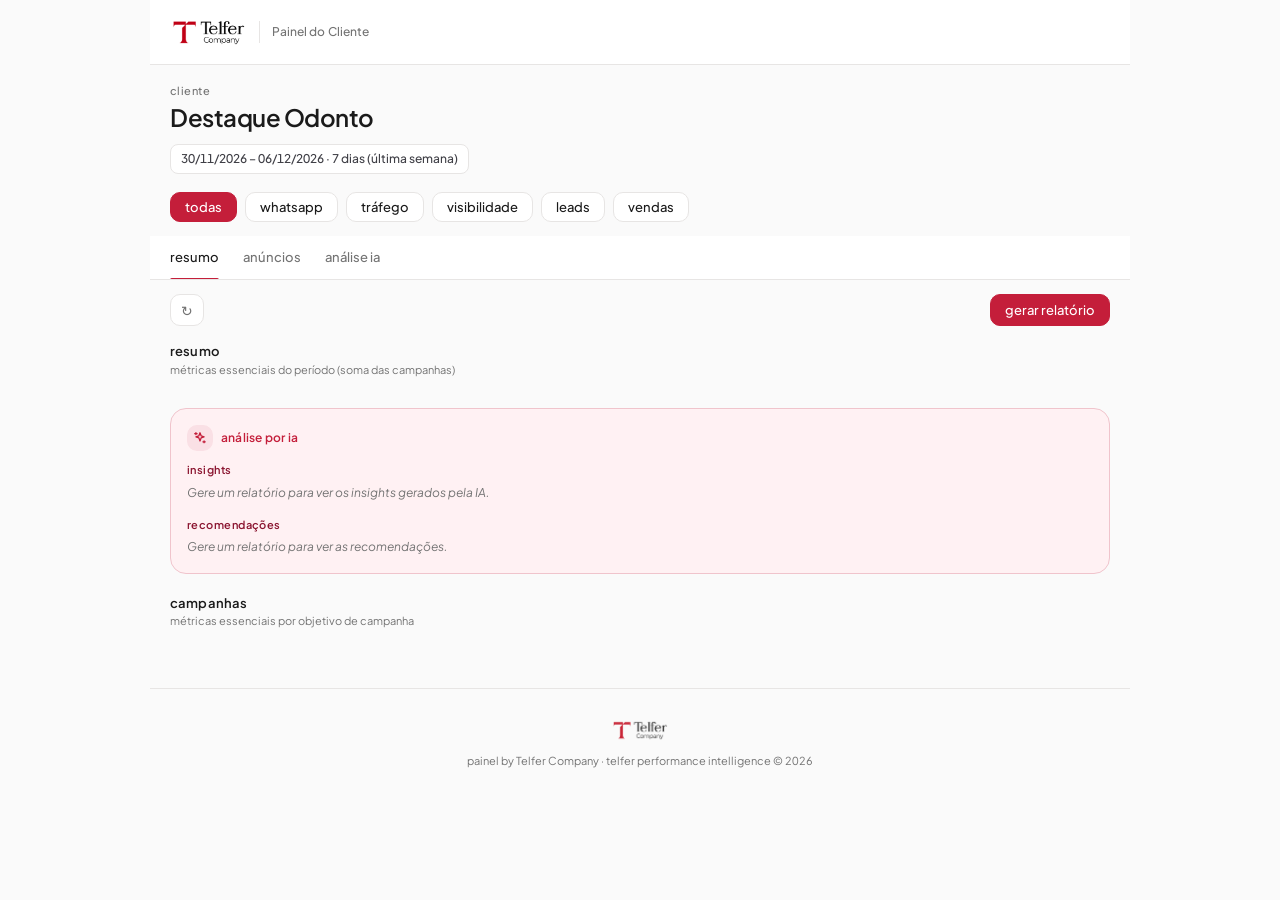
==== commit f1e25bc9: "ui(preview): logos reais + chips fixos + loading discreto - header usa logo horizontal real (PNG) + " ====
--- a/index.html
+++ b/index.html
@@ -7,19 +7,23 @@
   <link rel="icon" type="image/png" href="LOGO_V2-PRETOEVERMELHO.png" sizes="32x32" />
   <link rel="apple-touch-icon" href="LOGO_V2-PRETOEVERMELHO.png" />
   <meta name="theme-color" content="#c41e3a" />
-  <link rel="stylesheet" href="css/telfer-lovable.css?v=1" />
+  <link rel="stylesheet" href="css/telfer-lovable.css?v=2" />
 </head>
 <body>
   <div class="page">
     <header class="app-header">
       <div class="header-top">
-        <div class="brand-lockup">
-          <div class="brand-mark" aria-hidden="true">T</div>
-          <div class="brand-copy">
-            <div class="brand-name">Telfer Company</div>
-            <div class="brand-role">Painel do Cliente</div>
-          </div>
-        </div>
+        <a href="index.html" class="brand-lockup" aria-label="Telfer Company — Painel do Cliente">
+          <img
+            class="brand-logo"
+            src="logo - horizontal - vermelho e preto.png"
+            alt="Telfer Company"
+            width="220"
+            height="40"
+          />
+          <span class="brand-divider" aria-hidden="true"></span>
+          <span class="brand-role">Painel do Cliente</span>
+        </a>
         <div class="header-top-end"></div>
       </div>
     </header>
@@ -36,9 +40,15 @@
           type="button"
           class="chip chip--active"
           data-objetivo=""
+          data-familia="todas"
           role="tab"
           aria-selected="true"
         >todas</button>
+        <button type="button" class="chip" data-familia="mensagens" role="tab" aria-selected="false">whatsapp</button>
+        <button type="button" class="chip" data-familia="trafego" role="tab" aria-selected="false">tráfego</button>
+        <button type="button" class="chip" data-familia="visibilidade" role="tab" aria-selected="false">visibilidade</button>
+        <button type="button" class="chip" data-familia="leads" role="tab" aria-selected="false">leads</button>
+        <button type="button" class="chip" data-familia="vendas" role="tab" aria-selected="false">vendas</button>
       </div>
       <div class="select-objetivo-wrapper">
         <label class="field">
@@ -77,10 +87,13 @@
         id="voltarPainelBtn"
         class="btn btn-ghost is-hidden"
       >voltar</button>
-      <button type="button" id="generateBtn" class="btn btn-primary">gerar relatório</button>
+      <button type="button" id="generateBtn" class="btn btn-primary">
+        <span class="btn-label">gerar relatório</span>
+        <span class="btn-spinner" aria-hidden="true"></span>
+      </button>
     </div>
 
-    <output id="loading" class="toolbar-feedback status-pill is-hidden">processando…</output>
+    <output id="loading" class="toolbar-feedback loading-hint is-hidden">processando…</output>
     <output id="alertBanner" class="toolbar-feedback alert is-hidden"></output>
 
     <main class="content">
@@ -132,6 +145,13 @@
     </main>
 
     <footer class="footer">
+      <img
+        class="footer-logo"
+        src="logo - horizontal - vermelho e preto.png"
+        alt="Telfer Company"
+        width="160"
+        height="28"
+      />
       <span>painel by Telfer Company · telfer performance intelligence © 2026</span>
     </footer>
   </div>
@@ -140,6 +160,6 @@
   <script src="js/runtime-config.js"></script>
   <script src="js/telfer-metricas.js?v=3"></script>
   <script src="js/index.js?v=6"></script>
-  <script src="js/chips-objetivo.js?v=1"></script>
+  <script src="js/chips-objetivo.js?v=2"></script>
 </body>
 </html>
--- a/css/telfer-lovable.css
+++ b/css/telfer-lovable.css
@@ -103,51 +103,41 @@
   align-items: center;
   justify-content: space-between;
   gap: 16px;
-  padding: 12px 20px;
+  padding: 14px 20px;
   max-width: var(--container-max);
   margin: 0 auto;
-  min-height: 60px;
+  min-height: 64px;
 }
 
 .brand-lockup {
-  display: flex;
+  display: inline-flex;
   align-items: center;
   gap: 12px;
   min-width: 0;
-}
-
-.brand-mark {
-  width: 36px;
-  height: 36px;
-  border-radius: var(--radius);
-  background: var(--brand);
-  color: #fff;
-  display: grid;
-  place-items: center;
-  font-weight: 700;
-  font-size: 16px;
-  letter-spacing: -0.02em;
+  text-decoration: none;
+}
+
+.brand-logo {
+  height: 34px;
+  width: auto;
+  display: block;
   flex-shrink: 0;
-  box-shadow: 0 1px 2px rgba(196, 30, 58, 0.25);
-}
-
-.brand-copy {
-  min-width: 0;
-}
-
-.brand-name {
-  font-size: 14px;
-  font-weight: 600;
-  color: var(--ink);
-  letter-spacing: -0.01em;
-  line-height: 1.2;
+  object-fit: contain;
+}
+
+.brand-divider {
+  width: 1px;
+  height: 22px;
+  background: var(--border);
+  flex-shrink: 0;
 }
 
 .brand-role {
-  font-size: 11px;
-  color: var(--muted);
-  font-weight: 400;
-  margin-top: 1px;
+  font-size: 12px;
+  color: var(--muted);
+  font-weight: 500;
+  letter-spacing: 0.01em;
+  white-space: nowrap;
 }
 
 .header-top-end {
@@ -244,6 +234,18 @@
   background: var(--brand);
   color: #fff;
   border-color: var(--brand);
+}
+
+.chip--disabled,
+.chip:disabled {
+  opacity: 0.45;
+  cursor: not-allowed;
+  background: var(--bg-muted);
+}
+
+.chip--disabled:hover,
+.chip:disabled:hover {
+  background: var(--bg-muted);
 }
 
 .chip-refresh {
@@ -410,6 +412,55 @@
   font-variant-numeric: tabular-nums;
 }
 
+/* Hint discreto que aparece sob a toolbar enquanto processa */
+.loading-hint {
+  display: block;
+  padding: 4px 20px 0;
+  max-width: var(--container-max);
+  margin: 0 auto;
+  font-size: 11px;
+  font-weight: 500;
+  color: var(--muted);
+  letter-spacing: 0.01em;
+  font-variant-numeric: tabular-nums;
+}
+
+.loading-hint::before {
+  content: '';
+  display: inline-block;
+  width: 8px;
+  height: 8px;
+  margin-right: 6px;
+  border-radius: 50%;
+  background: var(--brand);
+  vertical-align: middle;
+  animation: telfer-blink 1.2s ease-in-out infinite;
+}
+
+@keyframes telfer-blink {
+  0%, 100% { opacity: 0.25; }
+  50%      { opacity: 1; }
+}
+
+/* Spinner inline no botão "gerar relatório" */
+.btn-spinner {
+  display: none;
+  width: 12px;
+  height: 12px;
+  border: 2px solid currentColor;
+  border-right-color: transparent;
+  border-radius: 50%;
+  animation: telfer-spin 0.7s linear infinite;
+}
+
+.btn:disabled .btn-spinner {
+  display: inline-block;
+}
+
+@keyframes telfer-spin {
+  to { transform: rotate(360deg); }
+}
+
 .alert {
   display: block;
   margin: 12px 20px 0;
@@ -785,12 +836,23 @@
 /* —— Footer —— */
 
 .footer {
-  padding: 20px 20px 28px;
-  text-align: center;
+  padding: 28px 20px 32px;
+  display: flex;
+  flex-direction: column;
+  align-items: center;
+  gap: 10px;
   font-size: 11px;
   color: var(--muted);
   max-width: var(--container-max);
   margin: 0 auto;
+  border-top: 1px solid var(--border);
+  margin-top: 16px;
+}
+
+.footer-logo {
+  height: 26px;
+  width: auto;
+  opacity: 0.85;
 }
 
 .footer span {
@@ -839,7 +901,20 @@
 @media (max-width: 640px) {
   .header-top {
     padding: 10px 16px;
-    min-height: 56px;
+    min-height: 58px;
+    gap: 10px;
+  }
+
+  .brand-logo {
+    height: 28px;
+  }
+
+  .brand-divider {
+    height: 18px;
+  }
+
+  .brand-role {
+    font-size: 11px;
   }
 
   .client-block,
@@ -861,4 +936,16 @@
   .kpi-value {
     font-size: 17px;
   }
-}
+
+  .loading-hint {
+    padding-left: 16px;
+    padding-right: 16px;
+  }
+}
+
+@media (max-width: 420px) {
+  .brand-divider,
+  .brand-role {
+    display: none;
+  }
+}
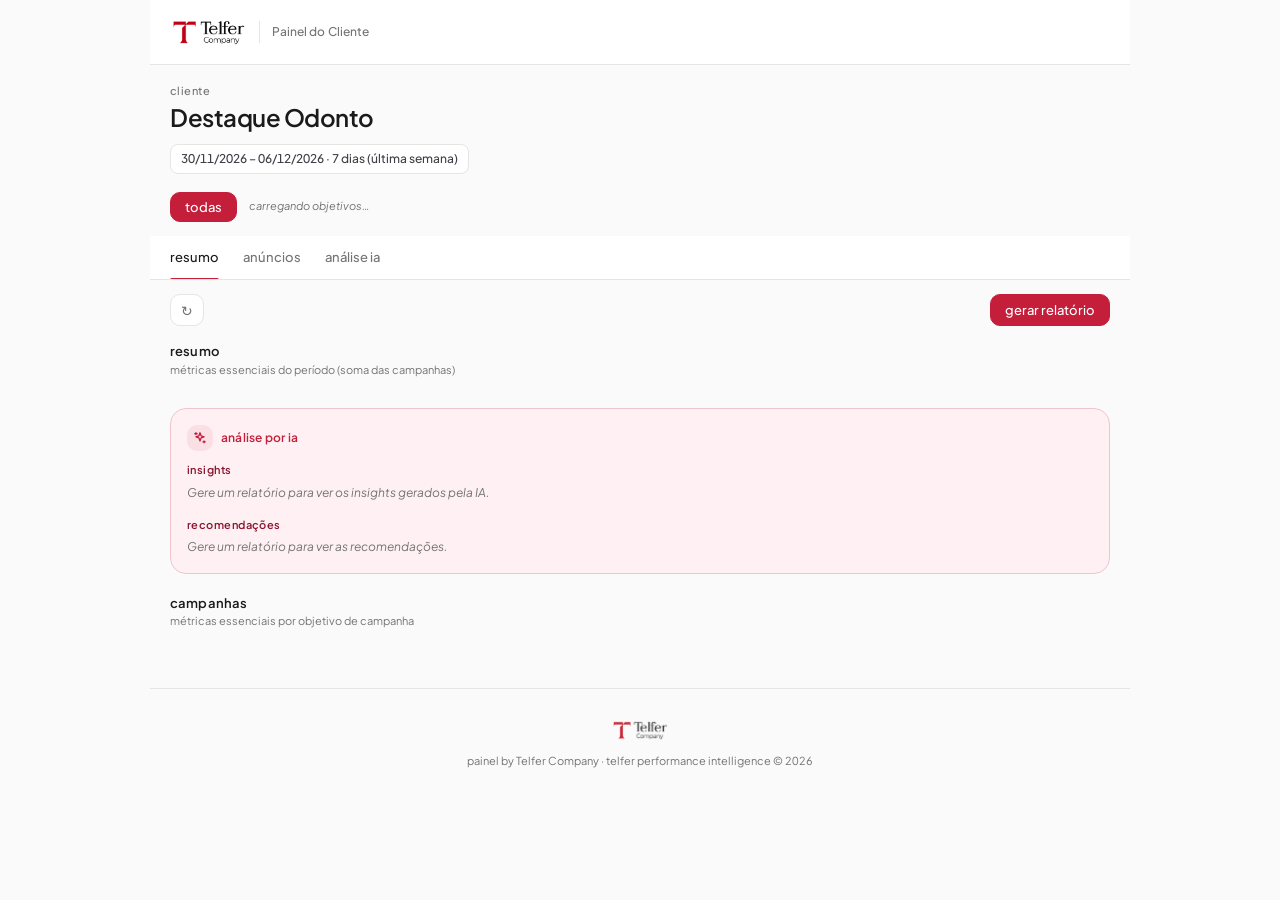
==== commit 59adc198: "fix(preview): chips dinamicos da Meta + restaurar relatorio salvo - remove chips estaticos hardcoded" ====
--- a/index.html
+++ b/index.html
@@ -7,7 +7,7 @@
   <link rel="icon" type="image/png" href="LOGO_V2-PRETOEVERMELHO.png" sizes="32x32" />
   <link rel="apple-touch-icon" href="LOGO_V2-PRETOEVERMELHO.png" />
   <meta name="theme-color" content="#c41e3a" />
-  <link rel="stylesheet" href="css/telfer-lovable.css?v=2" />
+  <link rel="stylesheet" href="css/telfer-lovable.css?v=3" />
 </head>
 <body>
   <div class="page">
@@ -40,15 +40,10 @@
           type="button"
           class="chip chip--active"
           data-objetivo=""
-          data-familia="todas"
           role="tab"
           aria-selected="true"
         >todas</button>
-        <button type="button" class="chip" data-familia="mensagens" role="tab" aria-selected="false">whatsapp</button>
-        <button type="button" class="chip" data-familia="trafego" role="tab" aria-selected="false">tráfego</button>
-        <button type="button" class="chip" data-familia="visibilidade" role="tab" aria-selected="false">visibilidade</button>
-        <button type="button" class="chip" data-familia="leads" role="tab" aria-selected="false">leads</button>
-        <button type="button" class="chip" data-familia="vendas" role="tab" aria-selected="false">vendas</button>
+        <span id="chipsLoading" class="chips-loading" aria-hidden="true">carregando objetivos…</span>
       </div>
       <div class="select-objetivo-wrapper">
         <label class="field">
@@ -159,7 +154,7 @@
   <script src="telfer-storage.js"></script>
   <script src="js/runtime-config.js"></script>
   <script src="js/telfer-metricas.js?v=3"></script>
-  <script src="js/index.js?v=6"></script>
-  <script src="js/chips-objetivo.js?v=2"></script>
+  <script src="js/index.js?v=7"></script>
+  <script src="js/chips-objetivo.js?v=3"></script>
 </body>
 </html>
--- a/css/telfer-lovable.css
+++ b/css/telfer-lovable.css
@@ -236,16 +236,17 @@
   border-color: var(--brand);
 }
 
-.chip--disabled,
-.chip:disabled {
-  opacity: 0.45;
-  cursor: not-allowed;
-  background: var(--bg-muted);
-}
-
-.chip--disabled:hover,
-.chip:disabled:hover {
-  background: var(--bg-muted);
+.chips-loading {
+  align-self: center;
+  font-size: 11px;
+  color: var(--muted);
+  font-style: italic;
+  padding: 0 4px;
+  white-space: nowrap;
+}
+
+.chips-loading.is-hidden {
+  display: none;
 }
 
 .chip-refresh {
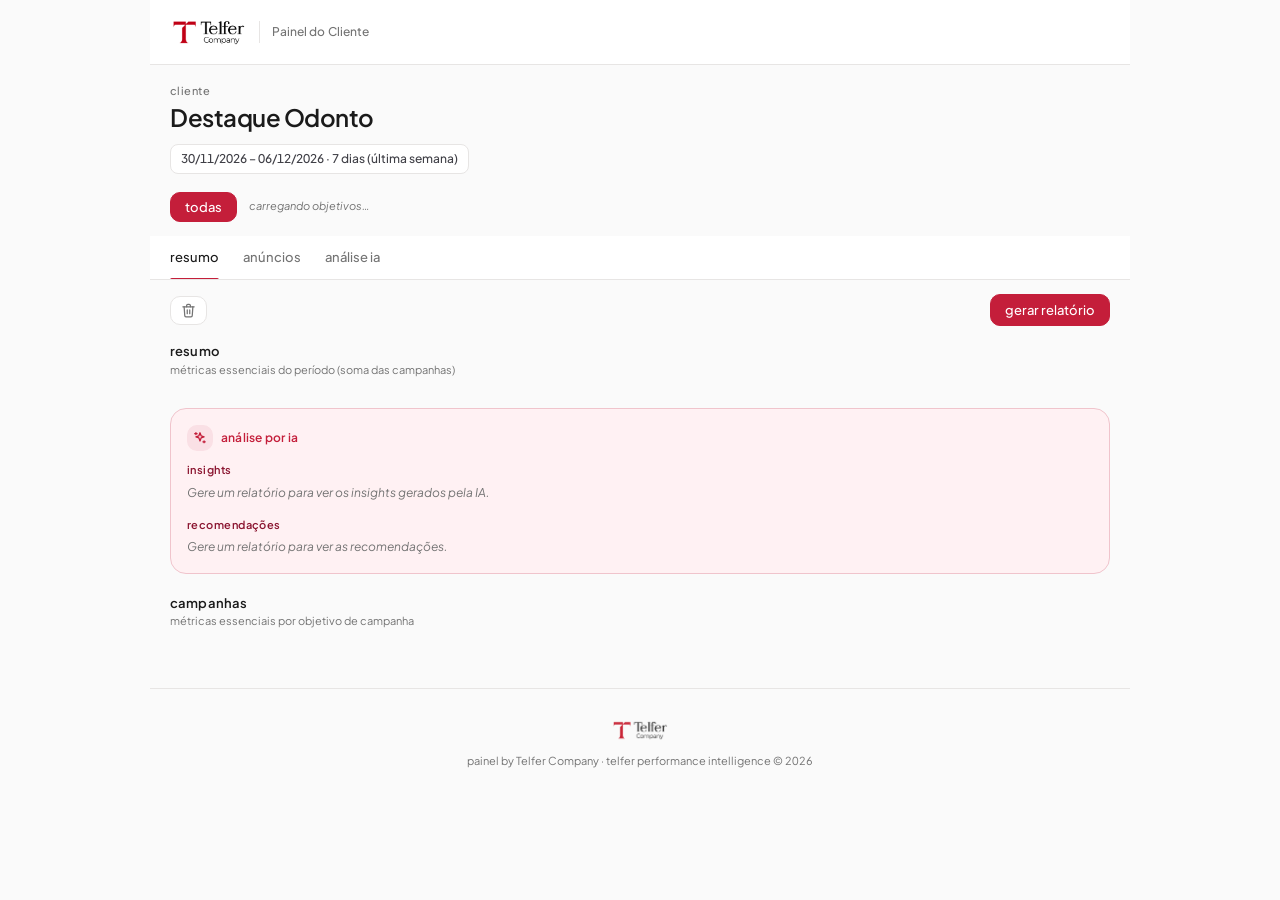
==== commit f0f9e03b: "feat(preview): botao limpa painel com modal de confirmacao - icone de lixeira no lugar do refresh (o" ====
--- a/index.html
+++ b/index.html
@@ -7,7 +7,7 @@
   <link rel="icon" type="image/png" href="LOGO_V2-PRETOEVERMELHO.png" sizes="32x32" />
   <link rel="apple-touch-icon" href="LOGO_V2-PRETOEVERMELHO.png" />
   <meta name="theme-color" content="#c41e3a" />
-  <link rel="stylesheet" href="css/telfer-lovable.css?v=3" />
+  <link rel="stylesheet" href="css/telfer-lovable.css?v=4" />
 </head>
 <body>
   <div class="page">
@@ -66,11 +66,25 @@
     <div class="actions-bar">
       <button
         type="button"
+        id="limparDashboardBtn"
+        class="chip-refresh"
+        title="Limpar painel (apaga relatório local)"
+        aria-label="Limpar painel"
+      >
+        <svg viewBox="0 0 24 24" fill="none" stroke="currentColor" stroke-width="2" stroke-linecap="round" stroke-linejoin="round" aria-hidden="true">
+          <polyline points="3 6 5 6 21 6"/>
+          <path d="M19 6l-1 14a2 2 0 0 1-2 2H8a2 2 0 0 1-2-2L5 6"/>
+          <path d="M10 11v6M14 11v6"/>
+          <path d="M9 6V4a2 2 0 0 1 2-2h2a2 2 0 0 1 2 2v2"/>
+        </svg>
+      </button>
+      <button
+        type="button"
         id="refreshObjetivosBtn"
-        class="chip-refresh"
-        title="Buscar objetivos ativos na Meta"
-        aria-label="Atualizar objetivos na Meta"
-      >↻</button>
+        class="is-hidden"
+        aria-hidden="true"
+        tabindex="-1"
+      ></button>
       <div class="actions-spacer"></div>
       <button
         type="button"
@@ -139,6 +153,19 @@
       </section>
     </main>
 
+    <dialog id="confirmModal" class="modal" aria-labelledby="confirmModalTitle" aria-describedby="confirmModalDesc">
+      <form method="dialog" class="modal-card">
+        <h2 id="confirmModalTitle" class="modal-title">Limpar painel?</h2>
+        <p id="confirmModalDesc" class="modal-desc">
+          Isso apaga o relatório salvo neste navegador. Você poderá gerar outro relatório a qualquer momento.
+        </p>
+        <div class="modal-actions">
+          <button type="button" id="confirmModalCancel" class="btn btn-secondary">Cancelar</button>
+          <button type="button" id="confirmModalOk" class="btn btn-primary">Sim, limpar</button>
+        </div>
+      </form>
+    </dialog>
+
     <footer class="footer">
       <img
         class="footer-logo"
@@ -154,7 +181,7 @@
   <script src="telfer-storage.js"></script>
   <script src="js/runtime-config.js"></script>
   <script src="js/telfer-metricas.js?v=3"></script>
-  <script src="js/index.js?v=7"></script>
+  <script src="js/index.js?v=8"></script>
   <script src="js/chips-objetivo.js?v=3"></script>
 </body>
 </html>
--- a/css/telfer-lovable.css
+++ b/css/telfer-lovable.css
@@ -834,6 +834,72 @@
   display: none !important;
 }
 
+/* —— Modal de confirmação (usa <dialog> nativo) —— */
+
+.modal {
+  border: none;
+  padding: 0;
+  background: transparent;
+  max-width: 380px;
+  width: calc(100% - 32px);
+  border-radius: var(--radius-xl);
+  overflow: visible;
+  color: var(--ink);
+  animation: telfer-modal-pop 0.18s ease-out;
+}
+
+.modal::backdrop {
+  background: rgba(28, 25, 23, 0.45);
+  backdrop-filter: blur(2px);
+  animation: telfer-modal-fade 0.18s ease-out;
+}
+
+.modal-card {
+  background: var(--surface);
+  border-radius: var(--radius-xl);
+  border: 1px solid var(--border);
+  box-shadow: 0 24px 60px rgba(28, 25, 23, 0.25);
+  padding: 22px 22px 18px;
+  margin: 0;
+}
+
+.modal-title {
+  font-size: 16px;
+  font-weight: 600;
+  color: var(--ink);
+  letter-spacing: -0.01em;
+  margin-bottom: 6px;
+}
+
+.modal-desc {
+  font-size: 13px;
+  color: var(--ink-soft);
+  line-height: 1.55;
+  margin-bottom: 18px;
+}
+
+.modal-actions {
+  display: flex;
+  justify-content: flex-end;
+  gap: 8px;
+}
+
+@keyframes telfer-modal-fade {
+  from { opacity: 0; }
+  to   { opacity: 1; }
+}
+
+@keyframes telfer-modal-pop {
+  from { transform: translateY(6px) scale(0.98); opacity: 0; }
+  to   { transform: translateY(0) scale(1); opacity: 1; }
+}
+
+/* botão limpar (ícone) */
+.chip-refresh svg {
+  width: 15px;
+  height: 15px;
+}
+
 /* —— Footer —— */
 
 .footer {
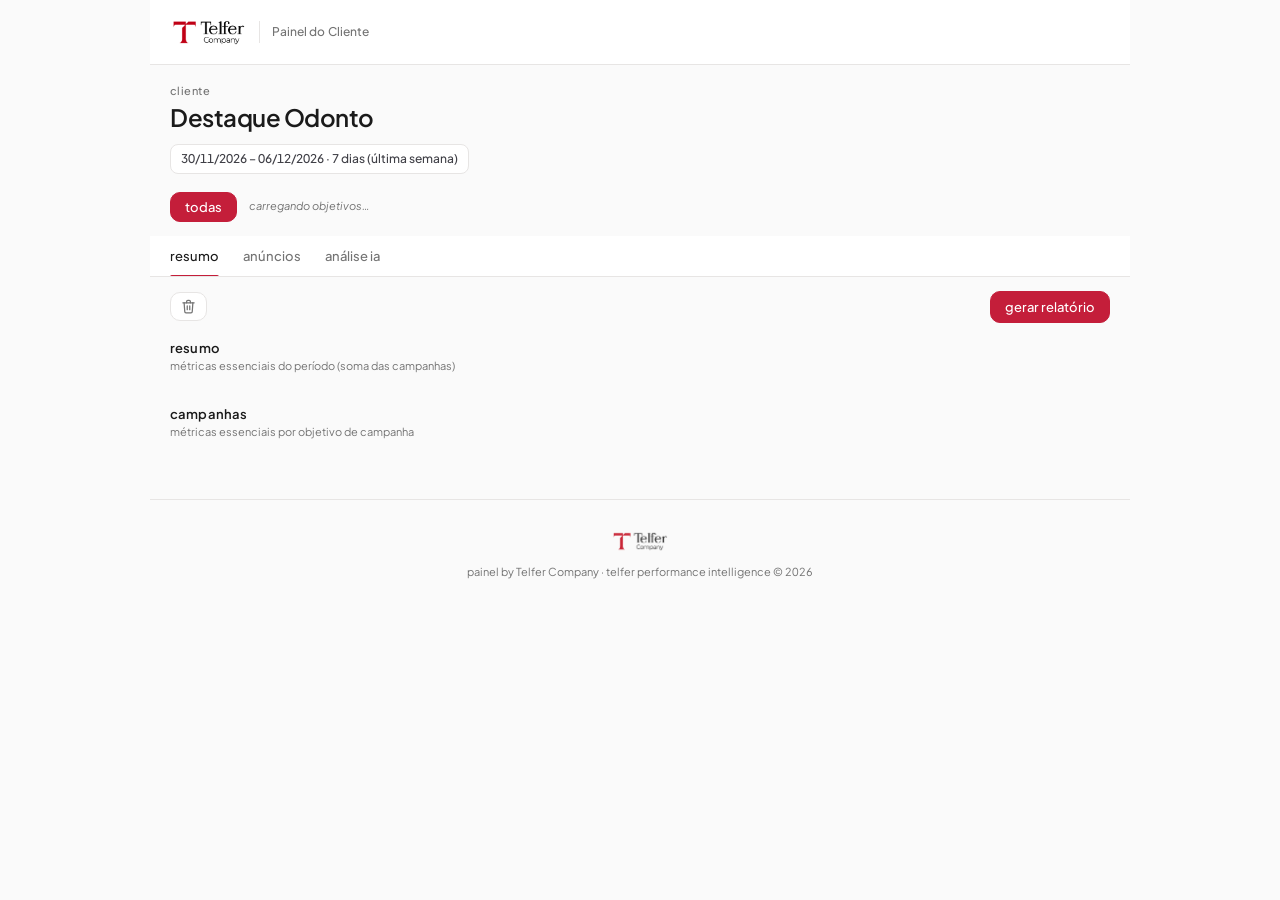
==== commit ffbea827: "ui(preview): tabs resumo/anuncios/analise-ia na mesma pagina - conteudo em 3 paineis (#painel-resumo" ====
--- a/index.html
+++ b/index.html
@@ -7,7 +7,7 @@
   <link rel="icon" type="image/png" href="LOGO_V2-PRETOEVERMELHO.png" sizes="32x32" />
   <link rel="apple-touch-icon" href="LOGO_V2-PRETOEVERMELHO.png" />
   <meta name="theme-color" content="#c41e3a" />
-  <link rel="stylesheet" href="css/telfer-lovable.css?v=4" />
+  <link rel="stylesheet" href="css/telfer-lovable.css?v=5" />
 </head>
 <body>
   <div class="page">
@@ -56,10 +56,10 @@
     </div>
 
     <nav class="tabs-bar" aria-label="Seções do painel">
-      <div class="tabs-row">
-        <button type="button" class="tab tab--active">resumo</button>
-        <a href="analise.html" class="tab" id="linkAnalise">anúncios</a>
-        <button type="button" class="tab" id="tabAnaliseIa" aria-controls="aiCard">análise ia</button>
+      <div class="tabs-row" role="tablist">
+        <button type="button" class="tab tab--active" data-painel="painel-resumo" role="tab" aria-selected="true">resumo</button>
+        <button type="button" class="tab" data-painel="painel-anuncios" role="tab" aria-selected="false">anúncios</button>
+        <button type="button" class="tab" data-painel="painel-analise-ia" role="tab" aria-selected="false">análise ia</button>
       </div>
     </nav>
 
@@ -106,50 +106,66 @@
     <output id="alertBanner" class="toolbar-feedback alert is-hidden"></output>
 
     <main class="content">
-      <section class="section-block">
-        <div class="section-head">
-          <div>
-            <div class="section-title">resumo</div>
-            <div class="section-sub">métricas essenciais do período (soma das campanhas)</div>
-          </div>
-        </div>
-        <div id="kpisGrid" class="kpis-grid"></div>
+      <section class="painel" id="painel-resumo" role="tabpanel" aria-labelledby="tab-resumo">
+        <div class="section-block">
+          <div class="section-head">
+            <div>
+              <div class="section-title">resumo</div>
+              <div class="section-sub">métricas essenciais do período (soma das campanhas)</div>
+            </div>
+          </div>
+          <div id="kpisGrid" class="kpis-grid"></div>
+        </div>
+
+        <div class="section-block">
+          <div class="section-head">
+            <div>
+              <div class="section-title">campanhas</div>
+              <div class="section-sub">métricas essenciais por objetivo de campanha</div>
+            </div>
+          </div>
+          <div id="campanhasContainer" class="campanhas-list"></div>
+        </div>
       </section>
 
-      <section class="section-block" id="aiCard">
-        <div class="ai-card">
-          <div class="ai-head">
-            <div class="ai-icon" aria-hidden="true">
-              <svg viewBox="0 0 24 24" fill="none" stroke="currentColor" stroke-width="2.25" stroke-linecap="round" stroke-linejoin="round">
-                <path d="M12 3l1.9 5.2L19 10l-5.1 1.8L12 17l-1.9-5.2L5 10l5.1-1.8L12 3z"/>
-                <path d="M5 3v3M3 4.5h4M19 17v3M17 18.5h4"/>
-              </svg>
-            </div>
-            <div class="ai-title">análise por ia</div>
-          </div>
-          <div class="ai-body">
-            <div class="ai-section">
-              <div class="ai-section-title">insights</div>
-              <ul id="insightsList"></ul>
-              <p id="insightsEmpty" class="ai-empty is-hidden">Gere um relatório para ver os insights gerados pela IA.</p>
-            </div>
-            <div class="ai-section">
-              <div class="ai-section-title">recomendações</div>
-              <ul id="recommendationsList"></ul>
-              <p id="recommendationsEmpty" class="ai-empty is-hidden">Gere um relatório para ver as recomendações.</p>
-            </div>
-          </div>
+      <section class="painel is-hidden" id="painel-anuncios" role="tabpanel" aria-labelledby="tab-anuncios">
+        <div class="section-block">
+          <div class="section-head">
+            <div>
+              <div class="section-title">anúncios</div>
+              <div class="section-sub">criativos por campanha</div>
+            </div>
+          </div>
+          <div id="anunciosContainer"></div>
         </div>
       </section>
 
-      <section class="section-block">
-        <div class="section-head">
-          <div>
-            <div class="section-title">campanhas</div>
-            <div class="section-sub">métricas essenciais por objetivo de campanha</div>
-          </div>
-        </div>
-        <div id="campanhasContainer" class="campanhas-list"></div>
+      <section class="painel is-hidden" id="painel-analise-ia" role="tabpanel" aria-labelledby="tab-analise-ia">
+        <div class="section-block" id="aiCard">
+          <div class="ai-card">
+            <div class="ai-head">
+              <div class="ai-icon" aria-hidden="true">
+                <svg viewBox="0 0 24 24" fill="none" stroke="currentColor" stroke-width="2.25" stroke-linecap="round" stroke-linejoin="round">
+                  <path d="M12 3l1.9 5.2L19 10l-5.1 1.8L12 17l-1.9-5.2L5 10l5.1-1.8L12 3z"/>
+                  <path d="M5 3v3M3 4.5h4M19 17v3M17 18.5h4"/>
+                </svg>
+              </div>
+              <div class="ai-title">análise por ia</div>
+            </div>
+            <div class="ai-body">
+              <div class="ai-section">
+                <div class="ai-section-title">insights</div>
+                <ul id="insightsList"></ul>
+                <p id="insightsEmpty" class="ai-empty is-hidden">Gere um relatório para ver os insights gerados pela IA.</p>
+              </div>
+              <div class="ai-section">
+                <div class="ai-section-title">recomendações</div>
+                <ul id="recommendationsList"></ul>
+                <p id="recommendationsEmpty" class="ai-empty is-hidden">Gere um relatório para ver as recomendações.</p>
+              </div>
+            </div>
+          </div>
+        </div>
       </section>
     </main>
 
@@ -181,7 +197,9 @@
   <script src="telfer-storage.js"></script>
   <script src="js/runtime-config.js"></script>
   <script src="js/telfer-metricas.js?v=3"></script>
-  <script src="js/index.js?v=8"></script>
-  <script src="js/chips-objetivo.js?v=3"></script>
+  <script src="js/media-utils.js"></script>
+  <script src="js/index.js?v=9"></script>
+  <script src="js/painel-anuncios.js?v=1"></script>
+  <script src="js/chips-objetivo.js?v=4"></script>
 </body>
 </html>
--- a/css/telfer-lovable.css
+++ b/css/telfer-lovable.css
@@ -488,6 +488,16 @@
   gap: 20px;
 }
 
+.painel {
+  display: flex;
+  flex-direction: column;
+  gap: 20px;
+}
+
+.painel.is-hidden {
+  display: none !important;
+}
+
 .section-head {
   display: flex;
   align-items: baseline;
@@ -828,6 +838,220 @@
   border-radius: var(--radius-lg);
 }
 
+/* —— Painel de anúncios (criativos) —— */
+
+.anuncios-campanha {
+  background: var(--surface);
+  border: 1px solid var(--border);
+  border-radius: var(--radius-lg);
+  padding: 16px;
+  margin-bottom: 12px;
+}
+
+.anuncios-campanha h3 {
+  font-size: 14px;
+  font-weight: 600;
+  color: var(--ink);
+  margin-bottom: 4px;
+}
+
+.anuncios-campanha .objetivo {
+  font-size: 11px;
+  color: var(--muted);
+  margin-bottom: 12px;
+}
+
+.grid-criativos {
+  display: grid;
+  grid-template-columns: repeat(2, 1fr);
+  gap: 10px;
+  margin-top: 12px;
+}
+
+@media (min-width: 640px) {
+  .grid-criativos {
+    grid-template-columns: repeat(3, 1fr);
+    gap: 12px;
+  }
+}
+
+@media (min-width: 900px) {
+  .grid-criativos {
+    grid-template-columns: repeat(4, 1fr);
+  }
+}
+
+.criativo {
+  background: var(--surface);
+  border: 1px solid var(--border);
+  border-radius: var(--radius);
+  overflow: hidden;
+  display: flex;
+  flex-direction: column;
+  transition: border-color 0.15s, box-shadow 0.15s;
+}
+
+.criativo:hover {
+  border-color: var(--brand-soft-border);
+  box-shadow: var(--shadow-sm);
+}
+
+.criativo-media {
+  position: relative;
+  aspect-ratio: 4 / 5;
+  background: var(--bg-muted);
+  overflow: hidden;
+}
+
+.criativo-media--empty::after {
+  content: 'sem preview';
+  position: absolute;
+  inset: 0;
+  display: grid;
+  place-items: center;
+  color: var(--muted);
+  font-size: 11px;
+}
+
+.criativo-media--sem-url {
+  display: flex;
+  flex-direction: column;
+  align-items: center;
+  justify-content: center;
+  gap: 6px;
+  padding: 14px;
+  text-align: center;
+  aspect-ratio: 4 / 5;
+}
+
+.criativo-sem-preview {
+  color: var(--muted);
+  font-size: 11px;
+  line-height: 1.4;
+}
+
+.criativo-img {
+  width: 100%;
+  height: 100%;
+  object-fit: cover;
+  display: block;
+}
+
+.criativo-media--link {
+  aspect-ratio: auto;
+  display: flex;
+  flex-direction: column;
+  gap: 8px;
+  padding: 12px;
+  background: var(--brand-soft);
+  align-items: flex-start;
+}
+
+.criativo-video-link {
+  display: block;
+  width: 100%;
+  text-align: center;
+  font-size: 12px;
+  font-weight: 500;
+  color: var(--brand-dark);
+  padding: 8px 10px;
+  border: 1px dashed var(--brand-soft-border);
+  border-radius: var(--radius-sm);
+  background: var(--surface);
+  word-break: break-word;
+  text-decoration: none;
+}
+
+.criativo-video-link:hover {
+  background: var(--brand-soft);
+  border-color: var(--brand);
+}
+
+.criativo-tag-video {
+  position: absolute;
+  top: 8px;
+  left: 8px;
+  z-index: 2;
+  padding: 3px 8px;
+  border-radius: var(--radius-sm);
+  background: var(--brand);
+  color: #fff;
+  font-size: 10px;
+  font-weight: 500;
+  letter-spacing: 0.02em;
+  text-transform: lowercase;
+}
+
+.criativo-media--link .criativo-tag-video {
+  position: static;
+}
+
+.criativo-body {
+  padding: 10px 12px 12px;
+  display: flex;
+  flex-direction: column;
+  gap: 4px;
+}
+
+.criativo .nome {
+  font-size: 12px;
+  font-weight: 600;
+  color: var(--ink);
+  line-height: 1.3;
+  word-break: break-word;
+}
+
+.criativo .sub {
+  font-size: 10px;
+  color: var(--muted);
+}
+
+.criativo .badge {
+  align-self: flex-start;
+  margin-top: 4px;
+  padding: 2px 8px;
+  font-size: 10px;
+}
+
+.badge--active {
+  background: #ecfdf5;
+  color: #047857;
+  border-color: #a7f3d0;
+}
+
+.empty--inline {
+  margin-top: 10px;
+  padding: 14px;
+  font-size: 12px;
+  color: var(--muted);
+  background: var(--bg-muted);
+  border: 1px dashed var(--border);
+  border-radius: var(--radius);
+  text-align: center;
+}
+
+.empty {
+  padding: 28px 18px;
+  text-align: center;
+  color: var(--muted);
+  font-size: 13px;
+  background: var(--surface);
+  border: 1px dashed var(--border);
+  border-radius: var(--radius-lg);
+}
+
+.empty a {
+  color: var(--brand);
+  text-decoration: underline;
+}
+
+code {
+  font-size: 0.85em;
+  background: var(--bg-muted);
+  padding: 2px 6px;
+  border-radius: 4px;
+}
+
 /* —— Toolbar feedback —— */
 
 .toolbar-feedback.is-hidden {
